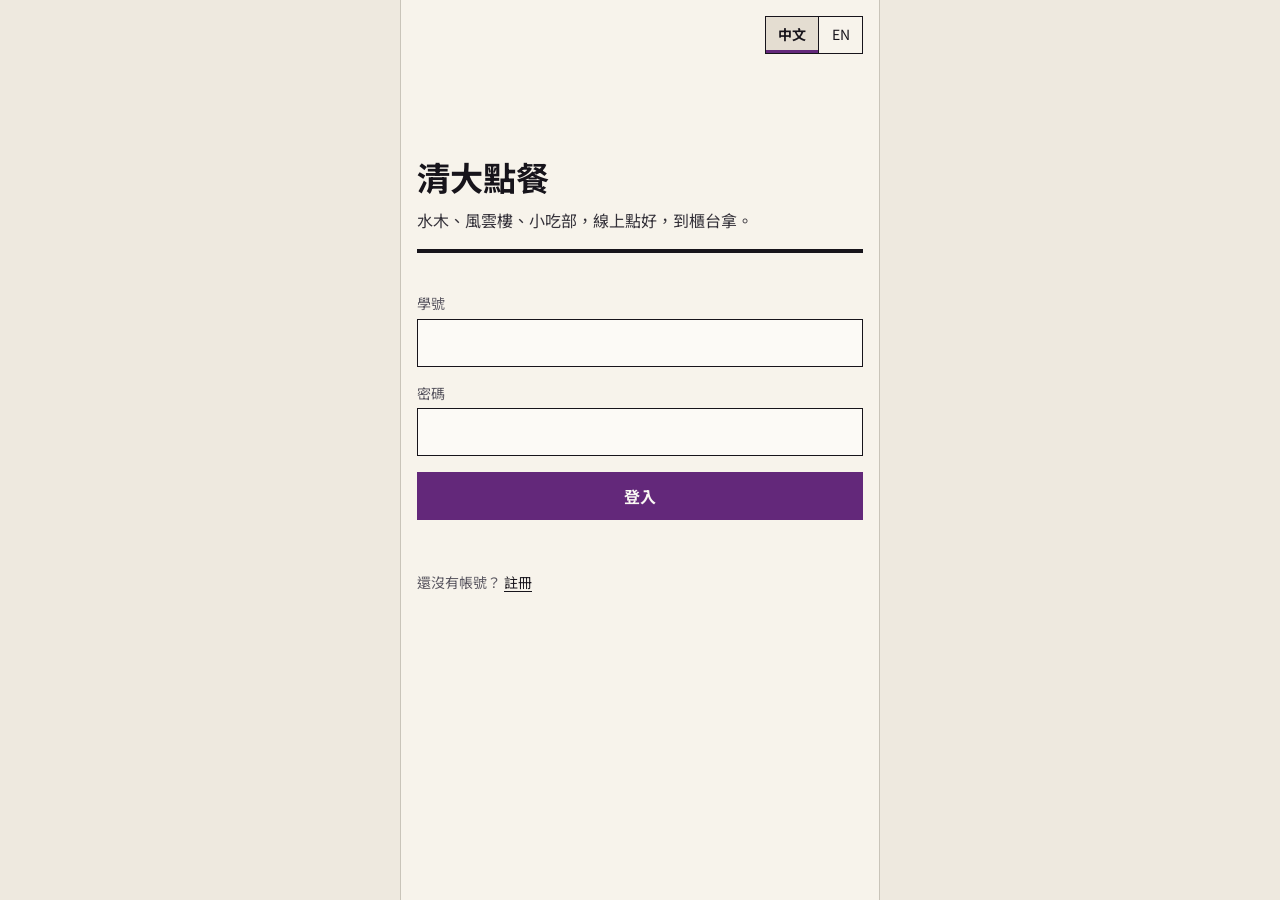
==== frontend/index.html @ 776437f1 "feat: connect the frontend to the backend - frontend/ (receipt-style UI, plain HTML/CSS/JS) added to" ====
<!doctype html>
<html lang="zh-Hant-TW">
<head>
  <meta charset="utf-8">
  <meta name="viewport" content="width=device-width, initial-scale=1, viewport-fit=cover">
  <meta name="description" content="清大校園餐廳線上點餐：選餐廳、點餐、付款，到櫃台憑取餐號碼拿餐。">
  <meta name="theme-color" content="#F6F2EA">
  <link rel="icon" href="data:image/svg+xml,%3Csvg xmlns='http://www.w3.org/2000/svg' viewBox='0 0 64 64'%3E%3Crect width='64' height='64' fill='%236B2C91'/%3E%3Ctext x='32' y='45' font-size='36' font-weight='700' text-anchor='middle' fill='white' font-family='sans-serif'%3E%E6%B8%85%3C/text%3E%3C/svg%3E">
  <title>清大點餐</title>
  <link rel="preconnect" href="https://fonts.googleapis.com">
  <link rel="preconnect" href="https://fonts.gstatic.com" crossorigin>
  <link href="https://fonts.googleapis.com/css2?family=IBM+Plex+Mono:wght@400;700&family=Noto+Sans+TC:wght@400;700&display=swap" rel="stylesheet">
  <link rel="stylesheet" href="css/app.css">
</head>
<body>
  <div id="app"><p class="state state--loading">載入中…</p></div>
  <div id="modal-root"></div>
  <div id="toast" role="status" aria-live="polite"></div>
  <noscript><p class="state state--loading">請開啟 JavaScript 才能點餐。Please enable JavaScript.</p></noscript>
  <script type="module" src="js/main.js"></script>
</body>
</html>
---- frontend/css/app.css ----
/* Hallmark · shape: app screen · genre: editorial · theme: Broadside (deal 1/3, seed campus-canteen-ordering-app-72f2·66f849d3·2026-11-07·r0), recoloured by request
 * nav: customer bottom tab row in text, staff top bar · signature: the pickup ticket and the kitchen ticket rail · states: loading, empty, error, full · broadside: bill stock swapped for receipt paper, vermilion swapped for NTHU purple at the user's request, faces swapped for Noto Sans TC + IBM Plex Mono (Chinese text)
 * axes: light/grotesk-sans/chromatic-purple · posture: restrained · contrast: pass · v2.0.0 */
/* Hallmark · pre-emit critique: P4 H4 E4 S4 R3 V4 · weakest: R (a phone app has little room for range), answered by giving each screen one printed object: the wait board, the menu with leaders, the receipt, the ticket, the log */
/* Hallmark · dismissed 23 · .band--ready is the one state band on the order screen and shows only when the food is ready, the moment the student must act */
/* Hallmark · dismissed 23 · .ticket__no is the pickup number, the signature object; NTHU purple marks it at the user's request and nothing else on that screen is purple */
/* Hallmark · dismissed F4 · .btn--danger-fill lives only in the reject or delete confirm dialog, and .btn--ink only on the kitchen ticket rail where no purple primary appears */
/* answered: Broadside's wood capitals cannot set Chinese; the receipt reading comes from Plex Mono figures, rules and the slip surface instead */
@import url("./tokens.css");
@import url("./base.css");

/* ---------- 基本 ---------- */
body { background: var(--color-paper); font-size: var(--text-md); line-height: 1.55; }
h1, h2, h3 { font-weight: 700; letter-spacing: 0; }
.fig { font-family: var(--font-figure); font-variant-numeric: tabular-nums; font-weight: 400; letter-spacing: 0; }
.fig-strong { font-family: var(--font-figure); font-variant-numeric: tabular-nums; font-weight: 700; }
.small { font-size: var(--text-sm); line-height: 1.45; }
.muted { color: var(--color-muted); }
.strong { font-weight: 700; }
.grow { flex: 1 1 auto; min-width: 0; }
.row { display: flex; align-items: center; gap: var(--space-xs); min-width: 0; }
.row--between { justify-content: space-between; }
.row--end { justify-content: flex-end; }
.stack { display: flex; flex-direction: column; gap: var(--space-md); min-width: 0; }
.stack--tight { gap: var(--space-2xs); }
.stack--loose { gap: var(--space-lg); }
.pre { white-space: pre-line; }
.right { text-align: right; }

/* ---------- 顧客端外框（手機欄） ---------- */
.phone { width: 100%; max-width: var(--column-phone); margin-inline: auto; min-height: 100dvh; display: flex; flex-direction: column; background: var(--color-paper); }
@media (min-width: 40rem) {
  body:has(.phone) { background: var(--color-paper-2); }
  .phone { border-inline: var(--rule-hair) solid var(--color-rule); }
}
.main { flex: 1 0 auto; display: flex; flex-direction: column; gap: var(--space-lg); padding: var(--space-md) var(--gutter) var(--space-xl); min-width: 0; }

.topbar, .admin-bar { position: sticky; top: 0; z-index: var(--z-sticky-nav); }
.topbar { display: flex; align-items: center; gap: var(--space-xs); min-height: 56px; padding: 0 var(--space-xs) 0 var(--space-2xs); background: var(--color-paper); border-bottom: var(--rule-hair) solid var(--color-rule-strong); }
.topbar__title { font-size: var(--text-lg); font-weight: 700; line-height: 1.3; flex: 1 1 auto; min-width: 0; overflow: hidden; text-overflow: ellipsis; white-space: nowrap; max-width: none; }
.topbar:not(:has(.icon-btn)) { padding-left: var(--gutter); }

.wordmark { font-size: var(--text-xl); font-weight: 700; line-height: 1.2; text-decoration: none; color: var(--color-ink); }

.bottom-nav { position: sticky; bottom: 0; z-index: var(--z-sticky); display: grid; grid-template-columns: repeat(3, minmax(0, 1fr)); background: var(--color-paper); border-top: var(--rule-hair) solid var(--color-rule-strong); padding-bottom: env(safe-area-inset-bottom); }
.bottom-nav a { display: flex; align-items: center; justify-content: center; min-height: 56px; font-size: var(--text-sm); color: var(--color-muted); text-decoration: none; transition: color var(--dur-micro) var(--ease-out); }
.bottom-nav a:hover { color: var(--color-ink); }
.bottom-nav a:focus-visible { outline-offset: -4px; }
.bottom-nav a[aria-current="page"] { color: var(--color-ink); font-weight: 700; box-shadow: inset 0 var(--rule-bar) 0 var(--color-accent); }

/* ---------- 按鈕 ---------- */
.btn { display: inline-flex; align-items: center; justify-content: center; gap: var(--space-sm); min-height: 48px; padding: 0 var(--space-lg); border: var(--rule-hair) solid var(--color-ink); border-radius: 0; background: transparent; color: var(--color-ink); font-size: var(--text-md); font-weight: 700; line-height: 1.2; text-decoration: none; cursor: pointer; transition: background-color var(--dur-micro) var(--ease-out), color var(--dur-micro) var(--ease-out), transform var(--dur-micro) var(--ease-out); }
.btn:hover { background: var(--color-paper-2); }
.btn:active { transform: translateY(1px); }
.btn:focus-visible { outline: 2px solid var(--color-focus); outline-offset: 2px; }
.btn:disabled, .btn[aria-disabled="true"] { opacity: 0.55; cursor: not-allowed; transform: none; }
.btn[aria-busy="true"] { cursor: progress; }
.btn--primary { background: var(--color-accent); border-color: var(--color-accent); color: var(--color-accent-ink); }
.btn--primary:hover { background: color-mix(in oklab, var(--color-accent) 86%, var(--color-ink)); }
.btn--primary:disabled:hover { background: var(--color-accent); }
.btn--text { border-color: transparent; padding: 0 var(--space-xs); font-weight: 400; text-decoration: underline; text-decoration-thickness: 1px; text-underline-offset: 0.2em; }
.btn--text:hover { background: transparent; color: var(--color-accent); }
.btn--danger { color: var(--color-error); border-color: var(--color-error); }
.btn--danger:hover { background: color-mix(in oklab, var(--color-error) 8%, var(--color-paper)); }
.btn--danger-fill { background: var(--color-error); border-color: var(--color-error); color: var(--color-accent-ink); }
.btn--danger-fill:hover { background: color-mix(in oklab, var(--color-error) 86%, var(--color-ink)); }
.btn--ink { background: var(--color-ink); border-color: var(--color-ink); color: var(--color-paper); }
.btn--ink:hover { background: var(--color-ink-2); }
.btn--sm { min-height: 36px; padding: 0 var(--space-sm); font-size: var(--text-sm); }
.btn--block { width: 100%; }
.btn--split { justify-content: space-between; }
.btn .fig, .btn .fig-strong { font-weight: 700; }

.icon-btn { display: inline-grid; place-items: center; width: 44px; height: 44px; flex-shrink: 0; border: 0; background: transparent; color: var(--color-ink); cursor: pointer; transition: background-color var(--dur-micro) var(--ease-out); }
.icon-btn:hover { background: var(--color-paper-2); }
.icon-btn:active { transform: translateY(1px); }
.icon-btn:focus-visible { outline: 2px solid var(--color-focus); outline-offset: -2px; }
.icon-btn svg { width: 22px; height: 22px; }

.link { border: 0; padding: 0; background: none; color: var(--color-ink); font-size: inherit; text-decoration: underline; text-decoration-thickness: 1px; text-underline-offset: 0.2em; cursor: pointer; min-height: 44px; display: inline-flex; align-items: center; transition: color var(--dur-micro) var(--ease-out); }
.link:hover { color: var(--color-accent); }
.link:focus-visible { outline: 2px solid var(--color-focus); outline-offset: 2px; }

/* ---------- 表單 ---------- */
.field { display: flex; flex-direction: column; gap: var(--space-2xs); min-width: 0; }
.field label, .field__label { font-size: var(--text-sm); color: var(--color-muted); }
.input, .field input, .field select, .field textarea { width: 100%; min-height: 48px; padding: 0 var(--space-sm); border: var(--rule-hair) solid var(--color-ink); border-radius: 0; background: var(--color-slip); color: var(--color-ink); font-size: var(--text-md); }
.field textarea { padding: var(--space-sm); min-height: 88px; resize: vertical; line-height: 1.5; }
.input:hover, .field input:hover, .field select:hover, .field textarea:hover { background: var(--color-paper); }
.input:focus-visible, .field input:focus-visible, .field select:focus-visible, .field textarea:focus-visible { outline: 2px solid var(--color-focus); outline-offset: -2px; }
.input:disabled, .field input:disabled { opacity: 0.55; cursor: not-allowed; }
.field input:user-invalid, .field textarea:user-invalid { border-color: var(--color-error); }
.input::placeholder, .field input::placeholder, .field textarea::placeholder { color: var(--color-muted); }
.field-pair { display: grid; grid-template-columns: repeat(2, minmax(0, 1fr)); gap: var(--space-md); }

/* 選項（單選圓、複選方） */
.choices { display: flex; flex-direction: column; }
.choice { display: flex; align-items: center; gap: var(--space-sm); width: 100%; min-height: 52px; padding: 0; border: 0; border-bottom: var(--rule-hair) solid var(--color-rule); background: none; color: var(--color-ink); font-size: var(--text-md); text-align: left; cursor: pointer; transition: background-color var(--dur-micro) var(--ease-out); }
.choice:hover { background: var(--color-paper-2); }
.choice:focus-visible { outline: 2px solid var(--color-focus); outline-offset: -2px; }
.choice:disabled { opacity: 0.55; cursor: not-allowed; }
.choice:disabled:hover { background: none; }
.choice__mark { flex-shrink: 0; width: 20px; height: 20px; border: 1.5px solid var(--color-ink); border-radius: 50%; background: var(--color-slip); }
.choice--multi .choice__mark { border-radius: 0; }
.choice[aria-checked="true"] .choice__mark { background: var(--color-accent); border-color: var(--color-accent); box-shadow: inset 0 0 0 4px var(--color-slip); }
.choice[aria-checked="true"] .choice__label { font-weight: 700; }
.choice__label { flex: 1 1 auto; min-width: 0; }
.choice__aside { font-size: var(--text-sm); color: var(--color-muted); padding-right: var(--space-2xs); }
.choice__sub { display: block; font-size: var(--text-sm); color: var(--color-muted); font-weight: 400; }

fieldset.group { border: 0; margin: 0; padding: 0; min-width: 0; }
fieldset.group > legend { float: left; width: 100%; padding: var(--space-sm) 0 var(--space-2xs); border-top: var(--rule-hair) solid var(--color-rule-strong); font-weight: 700; }
fieldset.group > legend + * { clear: both; }
.group__head { display: flex; align-items: baseline; gap: var(--space-xs); }
.group__head .small { color: var(--color-muted); font-weight: 400; }

/* 分類／地點 tab */
.tabs { display: flex; gap: 0; overflow-x: auto; scrollbar-width: none; border-bottom: var(--rule-hair) solid var(--color-rule); }
.tabs::-webkit-scrollbar { display: none; }
.tab { flex-shrink: 0; min-height: 44px; padding: 0 var(--space-sm); border: 0; background: none; color: var(--color-muted); font-size: var(--text-md); cursor: pointer; white-space: nowrap; transition: color var(--dur-micro) var(--ease-out); }
.tab:first-child { padding-left: 0; }
.tab:hover { color: var(--color-ink); }
.tab:focus-visible { outline: 2px solid var(--color-focus); outline-offset: -2px; }
.tab[aria-pressed="true"] { color: var(--color-ink); font-weight: 700; box-shadow: inset 0 -3px 0 var(--color-accent); }
.tabs--sticky { position: sticky; top: 56px; z-index: var(--z-sticky); background: var(--color-paper); margin-inline: calc(var(--gutter) * -1); padding-inline: var(--gutter); }

/* 分段切換（語言、報表區間） */
.seg { display: inline-flex; border: var(--rule-hair) solid var(--color-ink); }
.seg button { min-height: 36px; min-width: 44px; padding: 0 var(--space-sm); border: 0; background: transparent; color: var(--color-ink); font-size: var(--text-sm); cursor: pointer; transition: background-color var(--dur-micro) var(--ease-out); }
.seg button + button { border-left: var(--rule-hair) solid var(--color-ink); }
.seg button:hover { background: var(--color-paper-2); }
.seg button:focus-visible { outline: 2px solid var(--color-focus); outline-offset: -2px; }
.seg button[aria-pressed="true"] { background: var(--color-paper-3); color: var(--color-ink); font-weight: 700; box-shadow: inset 0 -3px 0 var(--color-accent); }

/* 數量 */
.qty { display: inline-flex; align-items: center; border: var(--rule-hair) solid var(--color-ink); flex-shrink: 0; }
.qty button { display: grid; place-items: center; width: 44px; height: 44px; border: 0; background: transparent; color: var(--color-ink); cursor: pointer; transition: background-color var(--dur-micro) var(--ease-out); }
.qty button:hover { background: var(--color-paper-2); }
.qty button:active { transform: translateY(1px); }
.qty button:focus-visible { outline: 2px solid var(--color-focus); outline-offset: -2px; }
.qty button:disabled { opacity: 0.55; cursor: not-allowed; }
.qty button svg { width: 18px; height: 18px; }
.qty output { min-width: 2.5ch; text-align: center; font-family: var(--font-figure); font-weight: 700; }
.qty--sm button { width: 36px; height: 36px; }

/* 開關（即時存） */
.toggle { position: relative; width: 44px; height: 24px; flex-shrink: 0; padding: 0; border: var(--rule-hair) solid var(--color-ink); background: var(--color-slip); cursor: pointer; transition: background-color var(--dur-micro) var(--ease-out); }
.toggle::after { content: ""; position: absolute; top: 3px; left: 3px; width: 16px; height: 16px; background: var(--color-ink); transition: transform var(--dur-short) var(--ease-in-out); }
.toggle[aria-checked="true"] { background: var(--color-ink); }
.toggle[aria-checked="true"]::after { transform: translateX(20px); background: var(--color-paper); }
.toggle:hover { box-shadow: 0 0 0 1px var(--color-ink); }
.toggle:focus-visible { outline: 2px solid var(--color-focus); outline-offset: 2px; }
.toggle:disabled { opacity: 0.55; cursor: not-allowed; }
/* 表單裡的開關（送出時才存） */
.switch { appearance: none; position: relative; width: 44px; height: 24px; margin: 0; flex-shrink: 0; border: var(--rule-hair) solid var(--color-ink); background: var(--color-slip); cursor: pointer; transition: background-color var(--dur-micro) var(--ease-out); }
.switch::after { content: ""; position: absolute; top: 3px; left: 3px; width: 16px; height: 16px; background: var(--color-ink); transition: transform var(--dur-short) var(--ease-in-out); }
.switch:checked { background: var(--color-ink); }
.switch:checked::after { transform: translateX(20px); background: var(--color-paper); }
.switch:focus-visible { outline: 2px solid var(--color-focus); outline-offset: 2px; }
.switch:disabled { opacity: 0.55; cursor: not-allowed; }
.switch-row { display: flex; align-items: center; justify-content: space-between; gap: var(--space-md); min-height: 52px; border-bottom: var(--rule-hair) solid var(--color-rule); cursor: pointer; }

/* ---------- 狀態：載入、空、錯誤 ---------- */
.state { padding: var(--space-xl) 0; display: flex; flex-direction: column; align-items: flex-start; gap: var(--space-sm); color: var(--color-muted); }
.state--loading { padding: var(--space-xl) var(--gutter); }
.skel { display: block; height: 1em; background: var(--color-paper-2); }
.skel-rows { display: flex; flex-direction: column; gap: var(--space-md); padding: var(--space-lg) var(--gutter); width: 100%; max-width: var(--column-phone); margin-inline: auto; }
.skel-rows .skel:nth-child(odd) { width: 70%; }
.skel-rows .skel:nth-child(even) { width: 45%; }
.empty { color: var(--color-muted); padding: var(--space-md) 0; }

/* ---------- 登入 ---------- */
.login { flex: 1 0 auto; display: flex; flex-direction: column; padding: var(--space-md) var(--gutter) var(--space-xl); gap: var(--space-xl); }
.login__top { display: flex; justify-content: flex-end; }
.login__brand { display: flex; flex-direction: column; gap: var(--space-sm); padding-top: var(--space-2xl); border-bottom: var(--rule-bar) solid var(--color-ink); padding-bottom: var(--space-md); }
.login__brand h1 { font-size: var(--text-3xl); line-height: 1.15; }
.login__brand p { color: var(--color-ink-2); max-width: 24em; }
.login form { display: flex; flex-direction: column; gap: var(--space-md); }

/* ---------- C02 首頁：等候看板 ---------- */
.home-head { display: flex; flex-direction: column; gap: var(--space-sm); }
.search { position: relative; }
.search input { padding-left: var(--space-sm); }
.count-row { display: flex; align-items: center; justify-content: space-between; gap: var(--space-sm); }
.waitboard { list-style: none; margin: 0; padding: 0; border-top: var(--rule-bar) solid var(--color-ink); }
.waitboard__head { display: flex; justify-content: space-between; padding: var(--space-xs) 0; font-size: var(--text-sm); color: var(--color-muted); border-bottom: var(--rule-hair) solid var(--color-rule-strong); }
.wb-row { display: grid; grid-template-columns: minmax(0, 1fr) auto; gap: var(--space-md); align-items: center; padding: var(--space-md) var(--gutter); margin-inline: calc(var(--gutter) * -1); border-bottom: var(--rule-hair) solid var(--color-rule); color: var(--color-ink); text-decoration: none; transition: background-color var(--dur-micro) var(--ease-out); }
.wb-row:hover { background: var(--color-paper-2); }
.wb-row:focus-visible { outline: 2px solid var(--color-focus); outline-offset: -2px; }
.wb-row__name { font-size: var(--text-lg); font-weight: 700; line-height: 1.3; }
.wb-row__wait { text-align: right; display: flex; flex-direction: column; align-items: flex-end; }
.wb-row__min { font-family: var(--font-figure); font-weight: 700; font-size: var(--text-2xl); line-height: 1.1; font-variant-numeric: tabular-nums; }
.wb-row__min small { font-family: var(--font-body); font-size: var(--text-sm); font-weight: 400; margin-left: var(--space-3xs); }
.wb-row.is-closed .wb-row__name, .wb-row.is-closed .wb-row__min { color: var(--color-muted); }
.wb-row.is-closed .wb-row__min { font-size: var(--text-md); font-family: var(--font-body); }

/* ---------- C03 餐廳頁：印刷菜單 ---------- */
.r-intro { display: flex; flex-direction: column; gap: var(--space-sm); }
.r-intro h1 { font-size: var(--text-2xl); line-height: 1.25; }
.facts { display: grid; grid-template-columns: max-content minmax(0, 1fr); gap: var(--space-2xs) var(--space-md); margin: 0; font-size: var(--text-sm); }
.facts dt { color: var(--color-muted); }
.facts dd { margin: 0; }
.band { padding: var(--space-sm) var(--space-md); background: var(--color-paper-2); color: var(--color-ink); font-weight: 700; }
.band--ready { background: var(--color-accent); color: var(--color-accent-ink); padding: var(--space-md); font-size: var(--text-lg); }
.band--stop { border-left: var(--rule-bar) solid var(--color-error); }

.menu { list-style: none; margin: 0; padding: 0; }
.menu-row { display: grid; grid-template-columns: auto minmax(var(--space-md), 1fr) auto; grid-template-areas: "name lead price" "desc desc desc"; column-gap: var(--space-xs); row-gap: var(--space-3xs); padding: var(--space-md) var(--gutter); margin-inline: calc(var(--gutter) * -1); border-bottom: var(--rule-hair) solid var(--color-rule); color: var(--color-ink); text-decoration: none; transition: background-color var(--dur-micro) var(--ease-out); }
a.menu-row:hover { background: var(--color-paper-2); }
a.menu-row:focus-visible { outline: 2px solid var(--color-focus); outline-offset: -2px; }
.menu-row__name { grid-area: name; font-weight: 700; min-width: 0; }
.menu-row__lead { grid-area: lead; align-self: end; margin-bottom: 0.4em; border-bottom: 2px dotted var(--color-rule); }
.menu-row__price { grid-area: price; font-family: var(--font-figure); font-variant-numeric: tabular-nums; }
.menu-row__desc { grid-area: desc; font-size: var(--text-sm); color: var(--color-muted); max-width: 32em; }
.menu-row.is-sold-out .menu-row__name { color: var(--color-muted); }
.menu-row.is-sold-out .menu-row__price { text-decoration: line-through; color: var(--color-muted); }
.menu-row__tag { font-size: var(--text-sm); color: var(--color-error); font-weight: 400; margin-left: var(--space-xs); }

.cart-bar { position: sticky; bottom: var(--space-md); z-index: var(--z-sticky); margin: 0 var(--gutter) var(--space-md); display: flex; align-items: center; gap: var(--space-md); min-height: 56px; padding: 0 var(--space-md); background: var(--color-accent); color: var(--color-accent-ink); text-decoration: none; font-weight: 700; transition: background-color var(--dur-micro) var(--ease-out); }
.cart-bar:hover { background: color-mix(in oklab, var(--color-accent) 86%, var(--color-ink)); }
.cart-bar:focus-visible { outline: 2px solid var(--color-focus); outline-offset: 3px; }
.cart-bar .fig-strong { margin-left: auto; }

/* ---------- C04 品項 ---------- */
.item-head { display: flex; flex-direction: column; gap: var(--space-xs); }
.item-head h1 { font-size: var(--text-2xl); line-height: 1.25; }
.item-head__price { display: flex; align-items: baseline; gap: var(--space-md); }
.item-head__price .fig-strong { font-size: var(--text-xl); }

.action-bar { position: sticky; bottom: 0; z-index: var(--z-sticky); display: flex; flex-direction: column; gap: var(--space-xs); padding: var(--space-sm) var(--gutter) calc(var(--space-sm) + env(safe-area-inset-bottom)); background: var(--color-paper); border-top: var(--rule-hair) solid var(--color-rule-strong); }
.action-bar__row { display: flex; gap: var(--space-sm); align-items: center; }
.action-bar .hint { font-size: var(--text-sm); color: var(--color-error); }

/* ---------- C05 購物車：收據 ---------- */
.slip { background: var(--color-slip); border-top: var(--rule-bar) solid var(--color-ink); padding: var(--space-md) var(--space-md) var(--space-lg); display: flex; flex-direction: column; }
.slip__head { display: flex; justify-content: space-between; align-items: baseline; gap: var(--space-md); padding-bottom: var(--space-sm); border-bottom: var(--rule-hair) dashed var(--color-muted); }
.slip__head h2 { font-size: var(--text-lg); }
.slip-line { display: grid; grid-template-columns: minmax(0, 1fr) auto; gap: var(--space-2xs) var(--space-md); padding: var(--space-sm) 0; border-bottom: var(--rule-hair) dashed var(--color-rule); }
.slip-line__name { font-weight: 700; }
.slip-line__meta { grid-column: 1; font-size: var(--text-sm); color: var(--color-muted); }
.slip-line__price { grid-column: 2; grid-row: 1; text-align: right; font-family: var(--font-figure); font-variant-numeric: tabular-nums; }
.slip-line__ctrl { grid-column: 1 / -1; display: flex; align-items: center; justify-content: space-between; gap: var(--space-sm); padding-top: var(--space-2xs); }
.slip__total { display: flex; justify-content: space-between; align-items: baseline; gap: var(--space-md); padding-top: var(--space-md); }
.slip__total .fig-strong { font-size: var(--text-2xl); }

.slots { display: grid; grid-template-columns: repeat(4, minmax(0, 1fr)); gap: var(--space-xs); padding-top: var(--space-sm); }
.slot { min-height: 44px; border: var(--rule-hair) solid var(--color-ink); background: var(--color-slip); color: var(--color-ink); font-family: var(--font-figure); font-size: var(--text-md); cursor: pointer; transition: background-color var(--dur-micro) var(--ease-out); }
.slot:hover { background: var(--color-paper-2); }
.slot:focus-visible { outline: 2px solid var(--color-focus); outline-offset: 2px; }
.slot[aria-pressed="true"] { background: var(--color-accent); border-color: var(--color-accent); color: var(--color-accent-ink); font-weight: 700; }

/* ---------- C06 付款 ---------- */
.due { display: flex; flex-direction: column; gap: var(--space-2xs); }
.due .fig-strong { font-size: var(--text-3xl); line-height: 1.15; }

/* ---------- C07 / C08 取餐票 ---------- */
.ticket { position: relative; background: var(--color-slip); border: var(--rule-hair) solid var(--color-ink); }
.ticket__top { padding: var(--space-md) var(--space-md) var(--space-lg); display: flex; flex-direction: column; gap: var(--space-2xs); }
.ticket__no { font-family: var(--font-figure); font-weight: 700; font-size: var(--text-ticket); line-height: 1; letter-spacing: -0.02em; color: var(--color-accent); font-variant-numeric: tabular-nums; }
.ticket__state { font-weight: 700; font-size: var(--text-lg); }
.ticket__stub { position: relative; border-top: 2px dashed var(--color-rule); padding: var(--space-md); display: flex; flex-direction: column; gap: var(--space-2xs); }
.ticket__stub::before, .ticket__stub::after { content: ""; position: absolute; top: -11px; width: 20px; height: 20px; border-radius: 50%; background: var(--color-paper); border: var(--rule-hair) solid var(--color-ink); }
.ticket__stub::before { left: -11px; clip-path: inset(0 0 0 50%); } /* 只留內半圈：蓋掉票的外框線、缺口外不畫線 */
.ticket__stub::after { right: -11px; clip-path: inset(0 50% 0 0); }
.ticket__eta { font-size: var(--text-xl); font-weight: 700; line-height: 1.3; }
.ticket.is-done .ticket__no { color: var(--color-muted); }

.log { list-style: none; margin: 0; padding: 0; border-top: var(--rule-hair) solid var(--color-rule-strong); }
.log li { display: grid; grid-template-columns: 5.5rem minmax(0, 1fr); gap: var(--space-md); align-items: baseline; padding: var(--space-sm) 0; border-bottom: var(--rule-hair) dashed var(--color-rule); color: var(--color-muted); }
.log li .fig { font-size: var(--text-sm); }
.log li.is-done { color: var(--color-ink); }
.log li.is-current { color: var(--color-ink); font-weight: 700; }
.log li.is-current .log__label { box-shadow: inset var(--rule-bar) 0 0 var(--color-accent); padding-left: var(--space-sm); }

.section-title { font-size: var(--text-lg); font-weight: 700; display: flex; align-items: baseline; gap: var(--space-xs); }
.section-title .fig { font-weight: 400; color: var(--color-muted); font-size: var(--text-sm); }

/* ---------- C10 我的訂單 ---------- */
.orders { list-style: none; margin: 0; padding: 0; border-top: var(--rule-bar) solid var(--color-ink); }
.order-row { display: grid; grid-template-columns: minmax(0, 1fr) auto; gap: var(--space-2xs) var(--space-md); padding: var(--space-md) 0; border-bottom: var(--rule-hair) solid var(--color-rule); }
.order-row__name { font-weight: 700; }
.order-row__status { text-align: right; font-size: var(--text-sm); color: var(--color-muted); }
.order-row__status.is-ready { color: var(--color-accent); font-weight: 700; }
.order-row__meta { font-size: var(--text-sm); color: var(--color-muted); }
.order-row__items { grid-column: 1 / -1; font-size: var(--text-sm); }
.order-row__foot { grid-column: 1 / -1; display: flex; align-items: center; justify-content: space-between; gap: var(--space-md); padding-top: var(--space-2xs); }

/* ---------- C11 我的 ---------- */
.me h1 { font-size: var(--text-2xl); }
.rows { list-style: none; margin: 0; padding: 0; border-top: var(--rule-hair) solid var(--color-rule-strong); }
.rows > li { display: flex; align-items: center; justify-content: space-between; gap: var(--space-md); min-height: 56px; border-bottom: var(--rule-hair) solid var(--color-rule); }
.rows > li > a { flex: 1; display: flex; align-items: center; justify-content: space-between; min-height: 56px; color: var(--color-ink); text-decoration: none; transition: color var(--dur-micro) var(--ease-out); }
.rows > li > a:hover { color: var(--color-accent); }
.rows > li > a:focus-visible { outline: 2px solid var(--color-focus); outline-offset: -2px; }

/* ---------- 提示、對話框 ---------- */
#toast { position: fixed; left: 50%; bottom: calc(80px + env(safe-area-inset-bottom)); z-index: var(--z-toast); max-width: min(28rem, calc(100% - 32px)); padding: var(--space-sm) var(--space-md); background: var(--color-ink); color: var(--color-paper); font-size: var(--text-sm); opacity: 0; transform: translate(-50%, 8px); pointer-events: none; transition: opacity var(--dur-short) var(--ease-out), transform var(--dur-short) var(--ease-out); }
#toast.is-shown { opacity: 1; transform: translate(-50%, 0); }

.modal-backdrop { position: fixed; inset: 0; z-index: var(--z-modal); display: grid; place-items: center; padding: var(--space-md); background: color-mix(in oklab, var(--color-ink) 45%, transparent); animation: fade-in var(--dur-short) var(--ease-out); }
.dialog { width: 100%; max-width: 34rem; max-height: calc(100dvh - 32px); overflow: auto; display: flex; flex-direction: column; gap: var(--space-md); padding: var(--space-lg); background: var(--color-slip); border: var(--rule-hair) solid var(--color-ink); border-top: var(--rule-bar) solid var(--color-ink); }
.dialog--sm { max-width: 24rem; }
.dialog__head { display: flex; align-items: center; gap: var(--space-sm); }
.dialog__head h2 { flex: 1; font-size: var(--text-xl); }
.dialog__foot { display: flex; align-items: center; gap: var(--space-xs); padding-top: var(--space-xs); }
.dialog__foot .grow { flex: 1; }
@keyframes fade-in { from { opacity: 0; } to { opacity: 1; } }

/* ---------- 店家／平台後台 ---------- */
.admin { min-height: 100dvh; display: flex; flex-direction: column; }
.admin-bar { display: flex; align-items: center; gap: var(--space-lg); min-height: 56px; padding: 0 var(--space-lg); background: var(--color-paper); border-bottom: var(--rule-hair) solid var(--color-rule-strong); }
.admin-bar__brand { display: flex; align-items: baseline; gap: var(--space-xs); flex-shrink: 0; }
.admin-bar__brand .wordmark { font-size: var(--text-lg); }
.admin-nav { display: flex; gap: var(--space-md); overflow-x: auto; scrollbar-width: none; min-width: 0; flex: 1; align-self: stretch; }
.admin-nav a { display: flex; align-items: center; flex-shrink: 0; padding: 0 var(--space-2xs); color: var(--color-muted); text-decoration: none; white-space: nowrap; transition: color var(--dur-micro) var(--ease-out); }
.admin-nav a:hover { color: var(--color-ink); }
.admin-nav a:focus-visible { outline: 2px solid var(--color-focus); outline-offset: -2px; }
.admin-nav a[aria-current="page"] { color: var(--color-ink); font-weight: 700; box-shadow: inset 0 -3px 0 var(--color-accent); }
.admin-bar__me { display: flex; align-items: center; gap: var(--space-sm); flex-shrink: 0; font-size: var(--text-sm); }
.admin-main { width: 100%; max-width: var(--container); margin-inline: auto; padding: var(--space-lg); display: flex; flex-direction: column; gap: var(--space-lg); }
.page-head { display: flex; align-items: flex-end; flex-wrap: wrap; gap: var(--space-sm) var(--space-lg); padding-bottom: var(--space-sm); border-bottom: var(--rule-bar) solid var(--color-ink); }
.page-head h1 { font-size: var(--text-2xl); line-height: 1.2; }
.admin-main h2, .section-title { max-width: none; }
.page-head__sub { color: var(--color-muted); font-size: var(--text-sm); }
.page-head__right { margin-left: auto; display: flex; align-items: center; gap: var(--space-sm); }
@media (max-width: 60rem) {
  .admin-bar { gap: var(--space-md); padding: 0 var(--space-md); flex-wrap: wrap; }
  .admin-bar__me .who { display: none; }
  .admin-nav { order: 3; flex-basis: 100%; min-height: 44px; }
  .admin-main { padding: var(--space-md); }
}

/* A01 接單看板：票軌 */
.rails { display: grid; grid-template-columns: repeat(3, minmax(0, 1fr)); gap: var(--space-lg); align-items: start; }
@media (max-width: 52rem) { .rails { grid-template-columns: minmax(0, 1fr); } }
.rail { display: flex; flex-direction: column; gap: var(--space-sm); min-width: 0; }
.rail__head { display: flex; align-items: baseline; justify-content: space-between; padding-bottom: var(--space-xs); border-bottom: var(--rule-hair) solid var(--color-rule-strong); }
.rail__head h2 { font-size: var(--text-lg); }
.rail__head .fig-strong { font-size: var(--text-lg); }
.kt { display: flex; flex-direction: column; gap: var(--space-sm); padding: var(--space-md); background: var(--color-slip); border: var(--rule-hair) solid var(--color-rule); border-top: var(--rule-bar) solid var(--color-ink); }
.kt.is-new { border-top-color: var(--color-accent); }
.kt__head { display: flex; align-items: baseline; justify-content: space-between; gap: var(--space-sm); }
.kt__no { font-family: var(--font-figure); font-weight: 700; font-size: var(--text-2xl); line-height: 1.1; }
.kt__items { list-style: none; margin: 0; padding: 0; display: flex; flex-direction: column; gap: var(--space-2xs); }
.kt__items li { display: grid; grid-template-columns: 2.5ch minmax(0, 1fr); gap: var(--space-xs); }
.kt__items .fig { font-weight: 700; }
.kt__note { padding: var(--space-xs) var(--space-sm); background: var(--color-paper-2); font-size: var(--text-sm); }
.kt__foot { display: flex; align-items: baseline; justify-content: space-between; gap: var(--space-sm); padding-top: var(--space-xs); border-top: var(--rule-hair) dashed var(--color-rule); }
.kt__actions { display: grid; grid-auto-flow: column; grid-auto-columns: minmax(0, 1fr); gap: var(--space-xs); }
.accepting { display: inline-flex; align-items: center; gap: var(--space-sm); font-weight: 700; }
.accepting.is-paused { color: var(--color-error); }

/* 表格 */
.table-wrap { width: 100%; overflow-x: auto; }
table.data { width: 100%; border-collapse: collapse; font-size: var(--text-md); }
table.data th { text-align: left; font-weight: 400; font-size: var(--text-sm); color: var(--color-muted); padding: var(--space-xs) var(--space-sm); border-bottom: var(--rule-hair) solid var(--color-rule-strong); white-space: nowrap; }
table.data td { padding: var(--space-sm); border-bottom: var(--rule-hair) solid var(--color-rule); vertical-align: middle; }
table.data th:first-child, table.data td:first-child { padding-left: 0; }
table.data th:last-child, table.data td:last-child { padding-right: 0; }
table.data .num { text-align: right; font-family: var(--font-figure); font-variant-numeric: tabular-nums; }
table.data .act { text-align: right; white-space: nowrap; }
table.data tbody tr { transition: background-color var(--dur-micro) var(--ease-out); }
table.data tbody tr:hover { background: var(--color-paper-2); }
.status-word { font-size: var(--text-sm); }
.status-word.is-warn { color: var(--color-ink); font-weight: 700; }
.status-word.is-stop { color: var(--color-error); font-weight: 700; }
.status-word.is-off { color: var(--color-muted); }
@media (max-width: 48rem) {
  table.data--stack thead { position: absolute; width: 1px; height: 1px; overflow: hidden; clip-path: inset(50%); }
  table.data--stack, table.data--stack tbody { display: block; }
  table.data--stack tr { display: grid; grid-template-columns: minmax(0, 1fr) auto; gap: var(--space-2xs) var(--space-md); padding: var(--space-sm) 0; border-bottom: var(--rule-hair) solid var(--color-rule); }
  table.data--stack td { display: flex; align-items: center; justify-content: space-between; gap: var(--space-sm); padding: 0; border: 0; grid-column: 1 / -1; }
  table.data--stack td[data-label]::before { content: attr(data-label); font-size: var(--text-sm); color: var(--color-muted); }
  table.data--stack td:first-child { grid-column: 1; font-weight: 700; }
  table.data--stack td.act { grid-column: 2; grid-row: 1; }
  table.data--stack td:first-child::before { content: none; }
  table.data--stack .num { text-align: left; }
}

/* A04 設定 */
.settings { display: grid; grid-template-columns: repeat(2, minmax(0, 1fr)); gap: var(--space-xl); align-items: start; }
@media (max-width: 52rem) { .settings { grid-template-columns: minmax(0, 1fr); } }
.settings section { display: flex; flex-direction: column; gap: var(--space-md); }
.settings h2 { font-size: var(--text-lg); padding-bottom: var(--space-xs); border-bottom: var(--rule-hair) solid var(--color-rule-strong); }
.hours { display: grid; grid-template-columns: max-content minmax(0, 1fr); gap: var(--space-xs) var(--space-lg); margin: 0; }
.hours dt { font-weight: 700; }
.hours dd { margin: 0; font-family: var(--font-figure); }

/* A05 / A06 數字列 */
.figures { display: grid; grid-template-columns: repeat(auto-fit, minmax(10rem, 1fr)); margin: 0; }
.figures > div { display: flex; flex-direction: column; gap: var(--space-2xs); padding: var(--space-2xs) var(--space-lg); border-left: var(--rule-hair) solid var(--color-rule); min-width: 0; }
.figures > div:first-child { border-left: 0; padding-left: 0; }
.figures dt { font-size: var(--text-sm); color: var(--color-muted); white-space: nowrap; }
.figures dd { margin: 0; font-family: var(--font-figure); font-weight: 700; font-size: var(--text-2xl); line-height: 1.15; font-variant-numeric: tabular-nums; }
.figures .delta { font-family: var(--font-figure); font-size: var(--text-sm); color: var(--color-muted); font-weight: 400; }
@media (max-width: 40rem) {
  .figures { grid-template-columns: repeat(2, minmax(0, 1fr)); row-gap: var(--space-md); }
  .figures > div:nth-child(odd) { border-left: 0; padding-left: 0; }
}

.reports-row { display: grid; grid-template-columns: minmax(0, 3fr) minmax(0, 2fr); gap: var(--space-xl); align-items: start; }
@media (max-width: 60rem) { .reports-row { grid-template-columns: minmax(0, 1fr); } }
.reports-row h2 { font-size: var(--text-lg); padding-bottom: var(--space-xs); border-bottom: var(--rule-hair) solid var(--color-rule-strong); margin-bottom: var(--space-md); }

.chart { position: relative; height: 220px; padding-left: var(--space-xl); }
.chart__grid { position: absolute; inset: 0 0 1.75rem var(--space-xl); }
.chart__line { position: absolute; left: 0; right: 0; border-top: var(--rule-hair) solid var(--color-rule); }
.chart__line span { position: absolute; right: calc(100% + var(--space-xs)); top: -0.6em; font-family: var(--font-figure); font-size: var(--text-xs); color: var(--color-muted); }
.chart__line--base { border-top-color: var(--color-ink); }
.chart__bars { position: relative; display: grid; grid-auto-flow: column; grid-auto-columns: minmax(0, 1fr); gap: var(--space-xs); height: 100%; }
.chart__col { display: flex; flex-direction: column; min-width: 0; }
.chart__col:focus-visible { outline: 2px solid var(--color-focus); outline-offset: 2px; }
.chart__area { flex: 1; display: flex; flex-direction: column; justify-content: flex-end; align-items: center; }
.chart__bar { width: 100%; max-width: 2.5rem; background: var(--color-ink-2); }
.chart__bar.is-peak { background: var(--color-accent); }
.chart__val { font-family: var(--font-figure); font-size: var(--text-xs); padding-bottom: var(--space-3xs); }
.chart__label { height: 1.75rem; display: flex; align-items: flex-end; justify-content: center; font-size: var(--text-xs); color: var(--color-muted); font-variant-numeric: tabular-nums; white-space: nowrap; }
.chart__col { position: relative; }
.chart__col::after { content: attr(data-tip); position: absolute; left: 50%; bottom: calc(100% - var(--space-md)); z-index: var(--z-tooltip); padding: var(--space-2xs) var(--space-xs); background: var(--color-ink); color: var(--color-paper); font-family: var(--font-figure); font-size: var(--text-xs); white-space: nowrap; opacity: 0; transform: translateX(-50%); pointer-events: none; transition: opacity var(--dur-micro) var(--ease-out); }
.chart__col:hover::after { opacity: 1; transition-delay: 300ms; }
.chart__col:focus-visible::after { opacity: 1; transition-delay: 0ms; }
.chart__col:hover .chart__bar:not(.is-peak) { background: var(--color-ink); }

/* ---------- 照片框 ---------- */
.photo { position: relative; display: block; flex-shrink: 0; overflow: hidden; background: var(--color-paper-2); }
.photo img { position: absolute; inset: 0; width: 100%; height: 100%; object-fit: cover; }
.photo.is-empty { border: var(--rule-hair) dashed var(--color-rule); display: grid; place-items: center; }
.photo__empty { font-size: var(--text-xs); color: var(--color-muted); }
.photo--cover { width: 100%; aspect-ratio: 16 / 9; }
.photo--hero { width: 100%; aspect-ratio: 4 / 3; }
.photo--thumb { width: 64px; height: 64px; }
.photo--mini { width: 40px; height: 40px; }
.photo.bleed { width: auto; margin: calc(var(--space-md) * -1) calc(var(--gutter) * -1) 0; }
.photo.bleed.is-empty { border-inline: 0; border-top: 0; }

.wb-row { grid-template-columns: auto minmax(0, 1fr) auto; }
.wb-row.is-closed .photo img { opacity: 0.55; }

.menu-row { grid-template-columns: auto auto minmax(var(--space-md), 1fr) auto; grid-template-areas: "photo name lead price" "photo desc desc desc"; column-gap: var(--space-xs); align-items: start; }
.menu-row__photo { grid-area: photo; width: 72px; height: 72px; margin-right: var(--space-xs); }
.menu-row__name, .menu-row__price { align-self: start; }
.menu-row__lead { align-self: start; margin-top: 0.95em; margin-bottom: 0; }
.menu-row.is-sold-out .photo img { opacity: 0.45; }

.cell-media { display: inline-flex; align-items: center; gap: var(--space-sm); min-width: 0; }

.photo-field { display: flex; flex-direction: column; gap: var(--space-xs); }
.photo-field__body { display: flex; align-items: flex-end; gap: var(--space-md); flex-wrap: wrap; }
.photo-field__preview { width: 100%; max-width: 16rem; }
.photo-field__preview .photo--thumb { width: 96px; height: 96px; }
.photo-field[data-photo-field="image_url"] .photo-field__preview:has(.photo--thumb) { width: auto; }
.photo-field__actions { display: flex; align-items: center; gap: var(--space-xs); }
.photo-field__pick { cursor: pointer; }
.photo-field__pick:focus-within { outline: 2px solid var(--color-focus); outline-offset: 2px; }
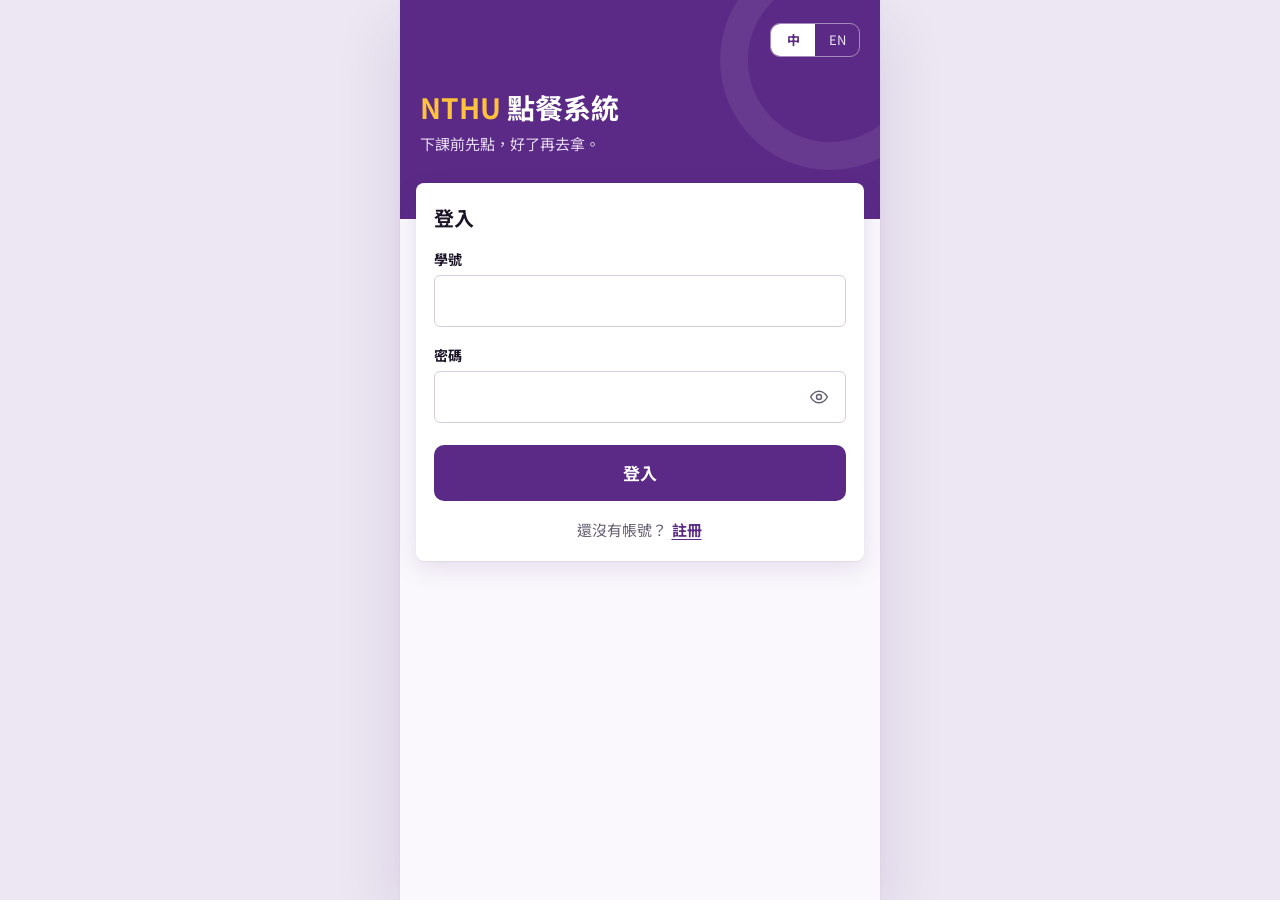
==== commit cd595785: "chore: finished redesigned frontend" ====
--- a/frontend/index.html
+++ b/frontend/index.html
@@ -3,13 +3,13 @@
 <head>
   <meta charset="utf-8">
   <meta name="viewport" content="width=device-width, initial-scale=1, viewport-fit=cover">
-  <meta name="description" content="清大校園餐廳線上點餐：選餐廳、點餐、付款，到櫃台憑取餐號碼拿餐。">
-  <meta name="theme-color" content="#F6F2EA">
-  <link rel="icon" href="data:image/svg+xml,%3Csvg xmlns='http://www.w3.org/2000/svg' viewBox='0 0 64 64'%3E%3Crect width='64' height='64' fill='%236B2C91'/%3E%3Ctext x='32' y='45' font-size='36' font-weight='700' text-anchor='middle' fill='white' font-family='sans-serif'%3E%E6%B8%85%3C/text%3E%3C/svg%3E">
-  <title>清大點餐</title>
+  <meta name="description" content="清大校園線上點餐：選攤位、點餐、付款，憑取餐券到櫃檯取餐。">
+  <meta name="theme-color" content="#5B2A86">
+  <link rel="icon" href="data:image/svg+xml,%3Csvg xmlns='http://www.w3.org/2000/svg' viewBox='0 0 64 64'%3E%3Crect width='64' height='64' rx='14' fill='%235B2A86'/%3E%3Ctext x='32' y='45' font-size='36' font-weight='700' text-anchor='middle' fill='white' font-family='sans-serif'%3E%E6%B8%85%3C/text%3E%3C/svg%3E">
+  <title>NTHU 點餐系統</title>
   <link rel="preconnect" href="https://fonts.googleapis.com">
   <link rel="preconnect" href="https://fonts.gstatic.com" crossorigin>
-  <link href="https://fonts.googleapis.com/css2?family=IBM+Plex+Mono:wght@400;700&family=Noto+Sans+TC:wght@400;700&display=swap" rel="stylesheet">
+  <link href="https://fonts.googleapis.com/css2?family=Archivo:wdth,wght@75..100,500..800&family=Noto+Sans+TC:wght@400..700&display=swap" rel="stylesheet">
   <link rel="stylesheet" href="css/app.css">
 </head>
 <body>
--- a/frontend/css/app.css
+++ b/frontend/css/app.css
@@ -1,454 +1,527 @@
-/* Hallmark · shape: app screen · genre: editorial · theme: Broadside (deal 1/3, seed campus-canteen-ordering-app-72f2·66f849d3·2026-11-07·r0), recoloured by request
- * nav: customer bottom tab row in text, staff top bar · signature: the pickup ticket and the kitchen ticket rail · states: loading, empty, error, full · broadside: bill stock swapped for receipt paper, vermilion swapped for NTHU purple at the user's request, faces swapped for Noto Sans TC + IBM Plex Mono (Chinese text)
- * axes: light/grotesk-sans/chromatic-purple · posture: restrained · contrast: pass · v2.0.0 */
-/* Hallmark · pre-emit critique: P4 H4 E4 S4 R3 V4 · weakest: R (a phone app has little room for range), answered by giving each screen one printed object: the wait board, the menu with leaders, the receipt, the ticket, the log */
-/* Hallmark · dismissed 23 · .band--ready is the one state band on the order screen and shows only when the food is ready, the moment the student must act */
-/* Hallmark · dismissed 23 · .ticket__no is the pickup number, the signature object; NTHU purple marks it at the user's request and nothing else on that screen is purple */
-/* Hallmark · dismissed F4 · .btn--danger-fill lives only in the reject or delete confirm dialog, and .btn--ink only on the kitchen ticket rail where no purple primary appears */
-/* answered: Broadside's wood capitals cannot set Chinese; the receipt reading comes from Plex Mono figures, rules and the slip surface instead */
+/* 清大點餐前端：The Purple Boarding Pass（設計規則見根目錄 DESIGN.md）
+ * 紫色外殼（頂列、主要按鈕、選取中）＋淡紫底＋白卡；黃色只給取餐號字首與進度；狀態改變用跳的不用淡入。
+ * 顧客端：手機單欄。店家端：桌機／平板，同一套取餐券當廚房票。 */
 @import url("./tokens.css");
 @import url("./base.css");
 
-/* ---------- 基本 ---------- */
-body { background: var(--color-paper); font-size: var(--text-md); line-height: 1.55; }
-h1, h2, h3 { font-weight: 700; letter-spacing: 0; }
-.fig { font-family: var(--font-figure); font-variant-numeric: tabular-nums; font-weight: 400; letter-spacing: 0; }
-.fig-strong { font-family: var(--font-figure); font-variant-numeric: tabular-nums; font-weight: 700; }
-.small { font-size: var(--text-sm); line-height: 1.45; }
-.muted { color: var(--color-muted); }
-.strong { font-weight: 700; }
-.grow { flex: 1 1 auto; min-width: 0; }
-.row { display: flex; align-items: center; gap: var(--space-xs); min-width: 0; }
-.row--between { justify-content: space-between; }
-.row--end { justify-content: flex-end; }
-.stack { display: flex; flex-direction: column; gap: var(--space-md); min-width: 0; }
-.stack--tight { gap: var(--space-2xs); }
-.stack--loose { gap: var(--space-lg); }
-.pre { white-space: pre-line; }
-.right { text-align: right; }
+/* ---------- 共用小件 ---------- */
+.mute { color: var(--mute); }
+.small { font-size: 13px; }
+.sample { font: 700 11px var(--font-num); letter-spacing: .12em; color: var(--mute); white-space: nowrap; }
+.mock { display: block; margin: 12px 20px 0; font-size: 12px; color: var(--mute); text-align: center; }
+.quiet { padding: 0 20px; font-size: 14px; color: var(--mute); }
+.lopt { display: block; margin-top: 2px; font-size: 12px; font-weight: 400; color: var(--mute); }
+.textlink, .lnk { color: var(--nthu-purple); font-weight: 700; }
+.textlink { display: inline-block; margin-top: 12px; padding: 10px; text-decoration: underline; text-underline-offset: 3px; }
+.lnk { flex: none; padding: 8px 6px; border-radius: var(--r-tag); font-size: 13px; white-space: nowrap; transition: background-color var(--dur-micro); }
+.lnk:hover { background: var(--purple-tint); }
 
 /* ---------- 顧客端外框（手機欄） ---------- */
-.phone { width: 100%; max-width: var(--column-phone); margin-inline: auto; min-height: 100dvh; display: flex; flex-direction: column; background: var(--color-paper); }
+.phone { position: relative; width: 100%; max-width: var(--column-phone); min-height: 100dvh; margin-inline: auto; display: flex; flex-direction: column; background: var(--lilac-ground); }
 @media (min-width: 40rem) {
-  body:has(.phone) { background: var(--color-paper-2); }
-  .phone { border-inline: var(--rule-hair) solid var(--color-rule); }
+  body:has(.phone) { background: var(--desk); }
+  .phone { box-shadow: 0 1px 2px rgba(27, 20, 38, .06), 0 24px 60px rgba(91, 42, 134, .14); }
 }
-.main { flex: 1 0 auto; display: flex; flex-direction: column; gap: var(--space-lg); padding: var(--space-md) var(--gutter) var(--space-xl); min-width: 0; }
-
-.topbar, .admin-bar { position: sticky; top: 0; z-index: var(--z-sticky-nav); }
-.topbar { display: flex; align-items: center; gap: var(--space-xs); min-height: 56px; padding: 0 var(--space-xs) 0 var(--space-2xs); background: var(--color-paper); border-bottom: var(--rule-hair) solid var(--color-rule-strong); }
-.topbar__title { font-size: var(--text-lg); font-weight: 700; line-height: 1.3; flex: 1 1 auto; min-width: 0; overflow: hidden; text-overflow: ellipsis; white-space: nowrap; max-width: none; }
-.topbar:not(:has(.icon-btn)) { padding-left: var(--gutter); }
-
-.wordmark { font-size: var(--text-xl); font-weight: 700; line-height: 1.2; text-decoration: none; color: var(--color-ink); }
-
-.bottom-nav { position: sticky; bottom: 0; z-index: var(--z-sticky); display: grid; grid-template-columns: repeat(3, minmax(0, 1fr)); background: var(--color-paper); border-top: var(--rule-hair) solid var(--color-rule-strong); padding-bottom: env(safe-area-inset-bottom); }
-.bottom-nav a { display: flex; align-items: center; justify-content: center; min-height: 56px; font-size: var(--text-sm); color: var(--color-muted); text-decoration: none; transition: color var(--dur-micro) var(--ease-out); }
-.bottom-nav a:hover { color: var(--color-ink); }
-.bottom-nav a:focus-visible { outline-offset: -4px; }
-.bottom-nav a[aria-current="page"] { color: var(--color-ink); font-weight: 700; box-shadow: inset 0 var(--rule-bar) 0 var(--color-accent); }
-
-/* ---------- 按鈕 ---------- */
-.btn { display: inline-flex; align-items: center; justify-content: center; gap: var(--space-sm); min-height: 48px; padding: 0 var(--space-lg); border: var(--rule-hair) solid var(--color-ink); border-radius: 0; background: transparent; color: var(--color-ink); font-size: var(--text-md); font-weight: 700; line-height: 1.2; text-decoration: none; cursor: pointer; transition: background-color var(--dur-micro) var(--ease-out), color var(--dur-micro) var(--ease-out), transform var(--dur-micro) var(--ease-out); }
-.btn:hover { background: var(--color-paper-2); }
-.btn:active { transform: translateY(1px); }
-.btn:focus-visible { outline: 2px solid var(--color-focus); outline-offset: 2px; }
-.btn:disabled, .btn[aria-disabled="true"] { opacity: 0.55; cursor: not-allowed; transform: none; }
-.btn[aria-busy="true"] { cursor: progress; }
-.btn--primary { background: var(--color-accent); border-color: var(--color-accent); color: var(--color-accent-ink); }
-.btn--primary:hover { background: color-mix(in oklab, var(--color-accent) 86%, var(--color-ink)); }
-.btn--primary:disabled:hover { background: var(--color-accent); }
-.btn--text { border-color: transparent; padding: 0 var(--space-xs); font-weight: 400; text-decoration: underline; text-decoration-thickness: 1px; text-underline-offset: 0.2em; }
-.btn--text:hover { background: transparent; color: var(--color-accent); }
-.btn--danger { color: var(--color-error); border-color: var(--color-error); }
-.btn--danger:hover { background: color-mix(in oklab, var(--color-error) 8%, var(--color-paper)); }
-.btn--danger-fill { background: var(--color-error); border-color: var(--color-error); color: var(--color-accent-ink); }
-.btn--danger-fill:hover { background: color-mix(in oklab, var(--color-error) 86%, var(--color-ink)); }
-.btn--ink { background: var(--color-ink); border-color: var(--color-ink); color: var(--color-paper); }
-.btn--ink:hover { background: var(--color-ink-2); }
-.btn--sm { min-height: 36px; padding: 0 var(--space-sm); font-size: var(--text-sm); }
+.main { flex: 1 0 auto; min-width: 0; padding-bottom: 24px; }
+
+/* 紫色頂列 */
+.hdr { position: sticky; top: 0; z-index: var(--z-sticky-nav); display: flex; align-items: center; gap: 10px; min-height: var(--header-h); padding: 12px 16px 12px 20px; background: var(--nthu-purple); color: #fff; }
+.hdr :focus-visible, .ahero :focus-visible, .admin-bar :focus-visible { outline-color: #fff; }
+.hdr h1 { flex: 1; font-size: 18px; white-space: nowrap; overflow: hidden; text-overflow: ellipsis; text-wrap: nowrap; }
+.back { flex: none; width: 44px; height: 44px; margin-left: -12px; display: grid; place-items: center; border-radius: var(--r-field); color: #fff; transition: background-color var(--dur-micro); }
+.back:hover { background: rgba(255, 255, 255, .14); }
+
+/* 語言切換（一次一種語言） */
+.tog { flex: none; display: flex; border: 1px solid rgba(255, 255, 255, .45); border-radius: var(--r-pill); }
+.tog button { position: relative; min-width: 44px; height: 32px; padding: 0 12px; font-size: 13px; color: var(--on-purple-soft); text-align: center; white-space: nowrap; }
+.tog button::after { content: ""; position: absolute; inset: -6px 0; } /* 觸控範圍補到 44px */
+.tog button:first-child { border-radius: 9px 0 0 9px; }
+.tog button:last-child { border-radius: 0 9px 9px 0; }
+.tog button[aria-pressed="true"] { background: #fff; color: var(--nthu-purple); font-weight: 700; }
+.tog button:focus-visible { outline-offset: -3px; }
+.tog--light { border-color: var(--field-stroke); }
+.tog--light button { color: var(--mute); }
+.tog--light button:hover { color: var(--ink); }
+.tog--light button[aria-pressed="true"] { background: var(--nthu-purple); color: #fff; }
+
+/* 底部三個分頁 */
+.tabbar { position: sticky; bottom: 0; z-index: var(--z-sticky); display: grid; grid-template-columns: repeat(3, minmax(0, 1fr)); background: var(--card-white); border-top: 1px solid var(--hairline); padding-bottom: env(safe-area-inset-bottom); }
+.tabbar a { position: relative; display: flex; flex-direction: column; align-items: center; gap: 2px; padding: 9px 0 12px; font-size: 12px; color: var(--mute); transition: color var(--dur-micro); }
+.tabbar a:hover { color: var(--ink); }
+.tabbar a[aria-current="page"] { color: var(--nthu-purple); font-weight: 700; }
+.tabbar a:focus-visible { outline-offset: -4px; }
+.badge { position: absolute; top: 5px; left: calc(50% + 8px); min-width: 18px; height: 18px; padding: 0 5px; border-radius: var(--r-tag-lg); background: var(--sun-yellow); color: var(--sun-ink); font: 700 11px/18px var(--font-num); text-align: center; }
+
+/* 區塊標題 */
+.sec { display: flex; justify-content: space-between; align-items: baseline; gap: 12px; padding: var(--sp-section) var(--gutter) 10px; }
+.sec h2 { font-size: 15px; }
+.sec .aside { font-size: 13px; color: var(--mute); }
+.meta { display: flex; justify-content: space-between; gap: 12px; padding: 12px var(--gutter) 0; font-size: 13px; color: var(--mute); }
+.stack { display: grid; gap: 10px; padding: 0 var(--gutter); }
+
+/* ---------- 取餐券（全站的主角） ---------- */
+.pass { display: block; width: 100%; border-radius: var(--r-pass); background: var(--card-white); color: var(--ink); text-align: left; box-shadow: var(--sh-pass); --notch: var(--lilac-ground); transition: box-shadow var(--dur-micro); }
+a.pass:hover { box-shadow: var(--sh-pass-hover); }
+a.pass:focus-visible { outline-offset: 3px; border-radius: var(--r-pass); }
+.pass .top, .idcard .top { position: relative; overflow: hidden; display: grid; grid-template-columns: auto 1fr auto; gap: 6px 12px; align-items: end; padding: 14px 16px 16px; border-radius: var(--r-pass) var(--r-pass) 0 0; background: var(--band, var(--nthu-purple)); color: #fff; }
+.pass .top::after, .idcard .top::after { content: ""; position: absolute; right: -30px; top: -30px; width: 120px; height: 120px; border-radius: 50%; border: 18px solid rgba(255, 255, 255, .07); pointer-events: none; }
+.pass .top .lab, .idcard .top .lab { color: var(--lavender); }
+.pass .top .lab:first-child, .idcard .top .lab:first-child { grid-column: 1 / 3; }
+.pass .top .lab + .lab, .idcard .top .lab + .lab { grid-column: 3; text-align: right; }
+.pass .code { font: 800 40px/.9 var(--font-num); font-stretch: 78%; letter-spacing: .01em; color: #fff; }
+.pass .code .pfx { color: var(--sun-yellow); }
+.pass .vend { align-self: end; min-width: 0; padding-bottom: 3px; font-size: 15px; font-weight: 700; line-height: 1.2; color: #fff; overflow-wrap: anywhere; display: -webkit-box; -webkit-line-clamp: 2; -webkit-box-orient: vertical; overflow: hidden; }
+.pass .stat, .idcard .stat { grid-column: 3; text-align: right; }
+.pass .stat b, .idcard .stat b { display: inline-block; padding: 8px 14px; border-radius: var(--r-pill); background: rgba(255, 255, 255, .16); color: #fff; font-size: 20px; font-weight: 700; line-height: 1; white-space: nowrap; }
+
+.perf { position: relative; height: 0; border-top: 1px dashed var(--field-stroke); }
+.perf::before, .perf::after { content: ""; position: absolute; top: -9px; width: 18px; height: 18px; border-radius: 50%; background: var(--notch); border: 1px solid var(--hairline); }
+.perf::before { left: -10px; clip-path: inset(0 0 0 50%); }
+.perf::after { right: -10px; clip-path: inset(0 50% 0 0); }
+
+.legs { display: grid; grid-template-columns: repeat(4, 1fr); gap: 6px; padding: 10px 16px 13px; }
+.legs i { display: block; height: 4px; border-radius: 2px; background: var(--hairline); }
+.legs span { display: block; margin-top: 6px; font-size: 12px; color: var(--mute); white-space: nowrap; }
+.legs .d i, .legs .n i { background: var(--nthu-purple); }
+.legs .n span { color: var(--ink); font-weight: 700; }
+
+/* 狀態：紫（預設）、黃標（製作中）、綠（可取餐）、灰（已取消） */
+.s-preparing .legs .n i { background: var(--sun-yellow); }
+.s-preparing .stat b { background: var(--sun-yellow); color: var(--sun-ink); }
+.s-ready { --band: var(--ready-green); }
+.s-ready .legs .n i, .s-ready .legs .d i { background: var(--ready-green); }
+.s-cancelled { --band: var(--cancel-grey); }
+.s-ready .stat b, .s-cancelled .stat b { background: #fff; color: var(--ink); }
+.s-ready .top .lab, .s-cancelled .top .lab { color: #fff; }
+.s-cancelled .code { color: #E9E5EE; text-decoration: line-through; text-decoration-thickness: 3px; }
+.s-cancelled .code .pfx { color: #fff; }
+
+/* 招牌動作：狀態改變時，狀態標與進度條分兩格跳一下 */
+.snapping .stat b, .snapping .legs .n i, .snapping .legs .d i { animation: snap var(--snap); }
+@keyframes snap { 0% { opacity: .3; transform: translateY(2px); } 100% { opacity: 1; transform: none; } }
+
+/* 整張券（訂單頁） */
+.passwrap { padding: 20px; }
+.pass--full .top { grid-template-columns: 1fr; row-gap: 10px; padding: 20px 18px; }
+.pass--full .top .lab:first-child { grid-column: 1; }
+.pass--full .code { font-size: 84px; }
+.pass--full .stat { grid-column: 1; justify-self: start; }
+.pass--full .stat b { padding: 10px 16px; font-size: 26px; }
+.fields { display: grid; grid-template-columns: 1.4fr 1fr .7fr; gap: 12px; padding: 14px 18px 16px; }
+.fields dd { margin-top: 3px; font-size: 15px; overflow-wrap: anywhere; }
+.fields dd.num { font-stretch: 85%; font-size: 16px; }
+.rule { margin: 0 18px; border-top: 1px solid var(--hairline); }
+.lines { padding: 14px 18px 16px; font-size: 14px; }
+.lines > div { display: flex; justify-content: space-between; gap: 12px; padding: 3px 0; }
+.lines .num { font-size: 15px; font-weight: 600; }
+.lines .t { margin-top: 8px; padding-top: 10px; border-top: 1px solid var(--hairline); font-weight: 700; }
+.lines .t .num { font-size: 17px; font-weight: 800; }
+.lines .pay { color: var(--mute); font-size: 13px; }
+.msg { margin-top: 18px; text-align: center; font-size: 15px; color: var(--mute); }
+.msg--ready { color: var(--ready-green); font-weight: 700; font-size: 17px; }
+.msg--cancel { color: var(--alert-red); font-weight: 700; }
+.upd { margin-top: 8px; text-align: center; font-size: 13px; color: var(--mute); }
+
+/* ---------- 照片框（沒有照片時用攤位色調的空框） ---------- */
+.photo { position: relative; flex: none; display: grid; place-items: center; overflow: hidden; background: color-mix(in srgb, var(--sc, var(--nthu-purple)) 13%, #fff); color: color-mix(in srgb, var(--sc, var(--nthu-purple)) 68%, #fff); }
+.photo img { position: absolute; inset: 0; width: 100%; height: 100%; object-fit: cover; }
+.photo .ico { width: 28px; height: 28px; stroke-width: 1.5; }
+.phl { position: absolute; bottom: 7px; left: 0; right: 0; text-align: center; font-size: 11px; color: color-mix(in srgb, var(--sc, var(--nthu-purple)) 75%, #000); }
+.photo--card, .photo--hero { width: 100%; aspect-ratio: 4 / 3; }
+.photo--cover { width: 100%; height: 170px; background: color-mix(in srgb, var(--sc, var(--nthu-purple)) 16%, #fff); }
+.photo--cover .ico, .photo--hero .ico { width: 36px; height: 36px; }
+.photo--cover .phl { bottom: auto; top: 12px; font-size: 12px; }
+.photo--thumb { width: 96px; height: 96px; border-radius: var(--r-field); }
+.photo--mini { width: 40px; height: 40px; border-radius: var(--r-field); }
+.photo--mini .ico { width: 20px; height: 20px; }
+
+/* ---------- C02 攤位 ---------- */
+.tools { display: flex; align-items: center; gap: 8px; padding: 0 var(--gutter) 2px; }
+.tools .search { flex: 1; }
+.sgrid, .igrid { display: grid; grid-template-columns: repeat(2, minmax(0, 1fr)); gap: 12px; padding: 14px var(--gutter) 8px; }
+.sgrid > li, .igrid > li { display: flex; min-width: 0; }
+.sgrid > .empty, .igrid > .empty { grid-column: 1 / -1; }
+.scard, .icard { flex: 1; min-width: 0; display: flex; flex-direction: column; overflow: hidden; border-radius: var(--r-card); background: var(--card-white); box-shadow: var(--sh-card); transition: box-shadow var(--dur-micro); }
+.scard:hover, .icard:hover { box-shadow: var(--sh-card-hover); }
+.scard:focus-visible, .icard:focus-visible { outline-offset: 3px; border-radius: var(--r-card); }
+.scard .body { display: grid; gap: 2px; padding: 10px 12px 12px; }
+.scard .nm { font-size: 16px; font-weight: 700; }
+.scard .mt { font-size: 12px; color: var(--mute); }
+.scard .st { display: flex; flex-wrap: wrap; justify-content: space-between; gap: 2px 6px; margin-top: 4px; font-size: 12px; font-weight: 700; }
+.on { color: var(--ready-green); }
+.off { color: var(--mute); }
+.scard .cartn { color: var(--nthu-purple); }
+.scard .wait { color: var(--mute); font-weight: 400; }
+.scard.closed .photo { filter: grayscale(1); opacity: .7; }
+.scard.closed .nm { color: var(--mute); }
+
+/* 分類／區域分頁 */
+.tabs { display: flex; gap: 24px; padding: 0 var(--gutter); border-bottom: 1px solid var(--hairline); overflow-x: auto; scrollbar-width: none; }
+.tabs::-webkit-scrollbar { display: none; }
+.tabs button { flex: none; padding: 14px 0 11px; font-size: 15px; color: var(--mute); white-space: nowrap; transition: color var(--dur-micro); }
+.tabs button:hover { color: var(--ink); }
+.tabs button:focus-visible { outline-offset: -2px; }
+.tabs button[aria-pressed="true"] { color: var(--nthu-purple); font-weight: 700; box-shadow: inset 0 -3px 0 var(--nthu-purple); }
+.tabs--sticky { position: sticky; top: var(--header-h); z-index: var(--z-sticky); margin-top: 12px; background: var(--lilac-ground); }
+.tabs--area { gap: 14px; }
+:lang(en) .tabs--area button { font-size: 14px; }
+.tabs .cnt { display: inline-block; margin-left: 4px; padding: 0 6px; border-radius: var(--r-tag-lg); background: var(--card-white); color: var(--mute); font: 700 12px var(--font-num); vertical-align: 1px; }
+.tabs button[aria-pressed="true"] .cnt { background: var(--nthu-purple); color: #fff; }
+
+/* ---------- C03 攤位頁 ---------- */
+.hero { position: relative; padding-bottom: 4px; }
+.hero.closed .photo { filter: grayscale(1); opacity: .75; }
+.hcard { position: relative; margin: -44px 16px 0; padding: 14px 16px 16px; border-radius: var(--r-card); background: var(--card-white); box-shadow: 0 1px 2px rgba(27, 20, 38, .06), 0 6px 18px rgba(91, 42, 134, .12); }
+.hcard h2 { font-size: 20px; padding-right: 96px; }
+.hcard .sample { position: absolute; top: 18px; right: 16px; }
+.desc { margin-top: 6px; font-size: 15px; line-height: 1.5; }
+.chips { display: flex; flex-wrap: wrap; gap: 6px; margin-top: 10px; }
+.chips span { padding: 4px 10px; border-radius: var(--r-pill); background: var(--purple-tint); color: var(--purple-deep); font-size: 12px; }
+.chips b { font-weight: 700; }
+
+.iimg { position: relative; display: block; }
+.icard .photo { background: color-mix(in srgb, var(--sc, var(--nthu-purple)) 12%, #fff); color: color-mix(in srgb, var(--sc, var(--nthu-purple)) 65%, #fff); }
+.sold { position: absolute; top: 8px; left: 8px; padding: 3px 9px; border-radius: var(--r-pill); background: var(--ink); color: #fff; font-size: 12px; font-weight: 700; }
+.sold--big { top: 12px; left: 12px; padding: 4px 12px; border-radius: var(--r-tag-lg); font-size: 14px; }
+.incart { position: absolute; top: 8px; right: 8px; padding: 3px 8px; border-radius: var(--r-tag-lg); background: var(--nthu-purple); color: #fff; font-size: 12px; font-weight: 700; }
+.ibody { flex: 1; display: flex; flex-direction: column; gap: 2px; padding: 10px 10px 10px 12px; }
+.ibody .nm { min-height: 2.7em; font-size: 15px; font-weight: 500; line-height: 1.35; }
+.ifoot { display: flex; align-items: center; justify-content: space-between; gap: 6px; min-height: 40px; margin-top: auto; padding-top: 6px; }
+.p { font: 600 19px var(--font-num); font-stretch: 78%; font-variant-numeric: tabular-nums; }
+.add { width: 36px; height: 36px; display: grid; place-items: center; border: 1.5px solid var(--nthu-purple); border-radius: var(--r-field); background: var(--card-white); color: var(--nthu-purple); }
+.icard:hover .add { background: var(--purple-tint); }
+.icard.out .photo { background: #EFEDF2; color: var(--faint); }
+.icard.out .phl { display: none; }
+.icard.out .nm, .icard.out .p { color: var(--mute); }
+.icard.out .p { text-decoration: line-through; }
+
+/* 數量 */
+.step { flex: none; display: inline-flex; align-items: center; height: 40px; border-radius: var(--r-pill); background: var(--nthu-purple); color: #fff; }
+.step button { width: 40px; height: 100%; display: grid; place-items: center; border-radius: var(--r-pill); transition: background-color var(--dur-micro); }
+.step button:hover:not(:disabled) { background: rgba(255, 255, 255, .16); }
+.step button:disabled { opacity: .4; }
+.step button:focus-visible { outline-offset: 2px; }
+.step output { min-width: 20px; text-align: center; font: 700 16px var(--font-num); font-variant-numeric: tabular-nums; }
+
+/* 提示條 */
+.note { display: flex; align-items: flex-start; gap: 10px; margin: 14px var(--gutter) 0; padding: 12px 14px; border-radius: var(--r-tag-lg); background: var(--fill); font-size: 14px; }
+.note--err { background: var(--red-tint); color: var(--red-ink); }
+.note--ok { background: var(--success-tint); color: var(--success-ink); }
+.note--ok .ico { color: var(--ready-green); }
+
+/* 底部主要按鈕 */
+.dock { position: sticky; bottom: 0; z-index: var(--z-sticky); display: grid; gap: 6px; padding: 12px 16px calc(16px + env(safe-area-inset-bottom)); background: var(--lilac-ground); box-shadow: 0 -1px 0 var(--hairline); }
+.cta { display: flex; align-items: center; justify-content: space-between; gap: 12px; width: 100%; height: 56px; padding: 0 24px; border-radius: var(--r-pill); background: var(--nthu-purple); color: #fff; font-size: 17px; font-weight: 700; transition: background-color var(--dur-micro); }
+.cta:hover:not(:disabled) { background: var(--purple-deep); }
+.cta:disabled { background: var(--control-off); }
+.cta--center { justify-content: center; }
+.cta .num { font-size: 22px; }
+.cta[aria-busy="true"] { justify-content: center; gap: 10px; background: var(--nthu-purple); cursor: progress; }
+.cta[aria-busy="true"] .num { display: none; }
+.cta[aria-busy="true"]::before, .btn[aria-busy="true"]::before { content: ""; width: 18px; height: 18px; border: 2px solid rgba(255, 255, 255, .4); border-top-color: #fff; border-radius: 50%; animation: rot .8s linear infinite; }
+@keyframes rot { to { transform: rotate(360deg); } }
+
+/* ---------- 一般按鈕 ---------- */
+.btn { display: inline-flex; align-items: center; justify-content: center; gap: 8px; min-height: 44px; padding: 0 18px; border: 1.5px solid var(--nthu-purple); border-radius: var(--r-pill); background: var(--card-white); color: var(--nthu-purple); font-size: 15px; font-weight: 700; line-height: 1.2; white-space: nowrap; cursor: pointer; transition: background-color var(--dur-micro), border-color var(--dur-micro), color var(--dur-micro); }
+.btn:hover:not(:disabled) { background: var(--purple-tint); }
+.btn:disabled { border-color: var(--control-off); background: var(--card-white); color: var(--faint); }
+.btn--primary { background: var(--nthu-purple); color: #fff; }
+.btn--primary:hover:not(:disabled) { border-color: var(--purple-deep); background: var(--purple-deep); }
+.btn--primary:disabled { border-color: var(--control-off); background: var(--control-off); color: #fff; }
+.btn--danger { border-color: var(--alert-red); color: var(--alert-red); }
+.btn--danger:hover:not(:disabled) { background: var(--red-tint); }
+.btn--danger-fill { border-color: var(--alert-red); background: var(--alert-red); color: #fff; }
+.btn--danger-fill:hover:not(:disabled) { border-color: var(--red-deep); background: var(--red-deep); }
+.btn--text { border-color: transparent; background: none; padding: 0 10px; color: var(--mute); text-decoration: underline; text-underline-offset: 3px; }
+.btn--text:hover:not(:disabled) { background: var(--fill); color: var(--ink); }
+.btn--sm { min-height: 36px; padding: 0 14px; font-size: 14px; }
 .btn--block { width: 100%; }
-.btn--split { justify-content: space-between; }
-.btn .fig, .btn .fig-strong { font-weight: 700; }
-
-.icon-btn { display: inline-grid; place-items: center; width: 44px; height: 44px; flex-shrink: 0; border: 0; background: transparent; color: var(--color-ink); cursor: pointer; transition: background-color var(--dur-micro) var(--ease-out); }
-.icon-btn:hover { background: var(--color-paper-2); }
-.icon-btn:active { transform: translateY(1px); }
-.icon-btn:focus-visible { outline: 2px solid var(--color-focus); outline-offset: -2px; }
-.icon-btn svg { width: 22px; height: 22px; }
-
-.link { border: 0; padding: 0; background: none; color: var(--color-ink); font-size: inherit; text-decoration: underline; text-decoration-thickness: 1px; text-underline-offset: 0.2em; cursor: pointer; min-height: 44px; display: inline-flex; align-items: center; transition: color var(--dur-micro) var(--ease-out); }
-.link:hover { color: var(--color-accent); }
-.link:focus-visible { outline: 2px solid var(--color-focus); outline-offset: 2px; }
+.icon-btn { flex: none; width: 44px; height: 44px; display: grid; place-items: center; border-radius: var(--r-field); color: var(--mute); transition: background-color var(--dur-micro); }
+.icon-btn:hover { background: var(--fill); color: var(--ink); }
 
 /* ---------- 表單 ---------- */
-.field { display: flex; flex-direction: column; gap: var(--space-2xs); min-width: 0; }
-.field label, .field__label { font-size: var(--text-sm); color: var(--color-muted); }
-.input, .field input, .field select, .field textarea { width: 100%; min-height: 48px; padding: 0 var(--space-sm); border: var(--rule-hair) solid var(--color-ink); border-radius: 0; background: var(--color-slip); color: var(--color-ink); font-size: var(--text-md); }
-.field textarea { padding: var(--space-sm); min-height: 88px; resize: vertical; line-height: 1.5; }
-.input:hover, .field input:hover, .field select:hover, .field textarea:hover { background: var(--color-paper); }
-.input:focus-visible, .field input:focus-visible, .field select:focus-visible, .field textarea:focus-visible { outline: 2px solid var(--color-focus); outline-offset: -2px; }
-.input:disabled, .field input:disabled { opacity: 0.55; cursor: not-allowed; }
-.field input:user-invalid, .field textarea:user-invalid { border-color: var(--color-error); }
-.input::placeholder, .field input::placeholder, .field textarea::placeholder { color: var(--color-muted); }
-.field-pair { display: grid; grid-template-columns: repeat(2, minmax(0, 1fr)); gap: var(--space-md); }
-
-/* 選項（單選圓、複選方） */
-.choices { display: flex; flex-direction: column; }
-.choice { display: flex; align-items: center; gap: var(--space-sm); width: 100%; min-height: 52px; padding: 0; border: 0; border-bottom: var(--rule-hair) solid var(--color-rule); background: none; color: var(--color-ink); font-size: var(--text-md); text-align: left; cursor: pointer; transition: background-color var(--dur-micro) var(--ease-out); }
-.choice:hover { background: var(--color-paper-2); }
-.choice:focus-visible { outline: 2px solid var(--color-focus); outline-offset: -2px; }
-.choice:disabled { opacity: 0.55; cursor: not-allowed; }
-.choice:disabled:hover { background: none; }
-.choice__mark { flex-shrink: 0; width: 20px; height: 20px; border: 1.5px solid var(--color-ink); border-radius: 50%; background: var(--color-slip); }
-.choice--multi .choice__mark { border-radius: 0; }
-.choice[aria-checked="true"] .choice__mark { background: var(--color-accent); border-color: var(--color-accent); box-shadow: inset 0 0 0 4px var(--color-slip); }
-.choice[aria-checked="true"] .choice__label { font-weight: 700; }
-.choice__label { flex: 1 1 auto; min-width: 0; }
-.choice__aside { font-size: var(--text-sm); color: var(--color-muted); padding-right: var(--space-2xs); }
-.choice__sub { display: block; font-size: var(--text-sm); color: var(--color-muted); font-weight: 400; }
-
-fieldset.group { border: 0; margin: 0; padding: 0; min-width: 0; }
-fieldset.group > legend { float: left; width: 100%; padding: var(--space-sm) 0 var(--space-2xs); border-top: var(--rule-hair) solid var(--color-rule-strong); font-weight: 700; }
-fieldset.group > legend + * { clear: both; }
-.group__head { display: flex; align-items: baseline; gap: var(--space-xs); }
-.group__head .small { color: var(--color-muted); font-weight: 400; }
-
-/* 分類／地點 tab */
-.tabs { display: flex; gap: 0; overflow-x: auto; scrollbar-width: none; border-bottom: var(--rule-hair) solid var(--color-rule); }
-.tabs::-webkit-scrollbar { display: none; }
-.tab { flex-shrink: 0; min-height: 44px; padding: 0 var(--space-sm); border: 0; background: none; color: var(--color-muted); font-size: var(--text-md); cursor: pointer; white-space: nowrap; transition: color var(--dur-micro) var(--ease-out); }
-.tab:first-child { padding-left: 0; }
-.tab:hover { color: var(--color-ink); }
-.tab:focus-visible { outline: 2px solid var(--color-focus); outline-offset: -2px; }
-.tab[aria-pressed="true"] { color: var(--color-ink); font-weight: 700; box-shadow: inset 0 -3px 0 var(--color-accent); }
-.tabs--sticky { position: sticky; top: 56px; z-index: var(--z-sticky); background: var(--color-paper); margin-inline: calc(var(--gutter) * -1); padding-inline: var(--gutter); }
-
-/* 分段切換（語言、報表區間） */
-.seg { display: inline-flex; border: var(--rule-hair) solid var(--color-ink); }
-.seg button { min-height: 36px; min-width: 44px; padding: 0 var(--space-sm); border: 0; background: transparent; color: var(--color-ink); font-size: var(--text-sm); cursor: pointer; transition: background-color var(--dur-micro) var(--ease-out); }
-.seg button + button { border-left: var(--rule-hair) solid var(--color-ink); }
-.seg button:hover { background: var(--color-paper-2); }
-.seg button:focus-visible { outline: 2px solid var(--color-focus); outline-offset: -2px; }
-.seg button[aria-pressed="true"] { background: var(--color-paper-3); color: var(--color-ink); font-weight: 700; box-shadow: inset 0 -3px 0 var(--color-accent); }
-
-/* 數量 */
-.qty { display: inline-flex; align-items: center; border: var(--rule-hair) solid var(--color-ink); flex-shrink: 0; }
-.qty button { display: grid; place-items: center; width: 44px; height: 44px; border: 0; background: transparent; color: var(--color-ink); cursor: pointer; transition: background-color var(--dur-micro) var(--ease-out); }
-.qty button:hover { background: var(--color-paper-2); }
-.qty button:active { transform: translateY(1px); }
-.qty button:focus-visible { outline: 2px solid var(--color-focus); outline-offset: -2px; }
-.qty button:disabled { opacity: 0.55; cursor: not-allowed; }
-.qty button svg { width: 18px; height: 18px; }
-.qty output { min-width: 2.5ch; text-align: center; font-family: var(--font-figure); font-weight: 700; }
-.qty--sm button { width: 36px; height: 36px; }
-
-/* 開關（即時存） */
-.toggle { position: relative; width: 44px; height: 24px; flex-shrink: 0; padding: 0; border: var(--rule-hair) solid var(--color-ink); background: var(--color-slip); cursor: pointer; transition: background-color var(--dur-micro) var(--ease-out); }
-.toggle::after { content: ""; position: absolute; top: 3px; left: 3px; width: 16px; height: 16px; background: var(--color-ink); transition: transform var(--dur-short) var(--ease-in-out); }
-.toggle[aria-checked="true"] { background: var(--color-ink); }
-.toggle[aria-checked="true"]::after { transform: translateX(20px); background: var(--color-paper); }
-.toggle:hover { box-shadow: 0 0 0 1px var(--color-ink); }
-.toggle:focus-visible { outline: 2px solid var(--color-focus); outline-offset: 2px; }
-.toggle:disabled { opacity: 0.55; cursor: not-allowed; }
-/* 表單裡的開關（送出時才存） */
-.switch { appearance: none; position: relative; width: 44px; height: 24px; margin: 0; flex-shrink: 0; border: var(--rule-hair) solid var(--color-ink); background: var(--color-slip); cursor: pointer; transition: background-color var(--dur-micro) var(--ease-out); }
-.switch::after { content: ""; position: absolute; top: 3px; left: 3px; width: 16px; height: 16px; background: var(--color-ink); transition: transform var(--dur-short) var(--ease-in-out); }
-.switch:checked { background: var(--color-ink); }
-.switch:checked::after { transform: translateX(20px); background: var(--color-paper); }
-.switch:focus-visible { outline: 2px solid var(--color-focus); outline-offset: 2px; }
-.switch:disabled { opacity: 0.55; cursor: not-allowed; }
-.switch-row { display: flex; align-items: center; justify-content: space-between; gap: var(--space-md); min-height: 52px; border-bottom: var(--rule-hair) solid var(--color-rule); cursor: pointer; }
+.field { display: grid; gap: 6px; min-width: 0; }
+.field > label, .field__label { font-size: 14px; font-weight: 700; }
+.input { display: flex; align-items: center; gap: 8px; min-width: 0; height: 52px; padding: 0 4px 0 14px; border: 1.5px solid var(--field-stroke); border-radius: var(--r-field); background: var(--card-white); transition: border-color var(--dur-micro), box-shadow var(--dur-micro); }
+.input:focus-within, .field select:focus-visible, .field textarea:focus-visible, .ogroup textarea:focus-visible { border-color: var(--nthu-purple); box-shadow: var(--sh-halo); outline: 0; }
+.input input { flex: 1; min-width: 0; height: 100%; border: 0; outline: 0; background: none; color: var(--ink); font-size: 17px; }
+.input input.num { font-stretch: 85%; font-size: 20px; letter-spacing: .06em; }
+.input input::-webkit-search-cancel-button { appearance: none; }
+.input:has(input:user-invalid) { border-color: var(--alert-red); }
+.input:has(input:disabled) { background: var(--fill); }
+.input > .ico { color: var(--mute); }
+.input--sm { height: 44px; padding-left: 12px; }
+.input--sm input { font-size: 15px; }
+.eye { flex: none; width: 44px; height: 44px; display: grid; place-items: center; border-radius: var(--r-tag-lg); color: var(--mute); }
+.eye:hover { background: var(--fill); }
+.field select, .field textarea, .ogroup textarea { width: 100%; border: 1.5px solid var(--field-stroke); border-radius: var(--r-field); background: var(--card-white); color: var(--ink); font-size: 16px; transition: border-color var(--dur-micro), box-shadow var(--dur-micro); }
+.field select { height: 52px; padding: 0 12px; }
+.field textarea, .ogroup textarea { display: block; padding: 10px 12px; line-height: 1.5; resize: vertical; }
+.field-pair { display: grid; grid-template-columns: repeat(2, minmax(0, 1fr)); gap: 16px; }
+.hint { font-size: 13px; color: var(--mute); }
+.checks { display: grid; gap: 4px; }
+.checks li { display: flex; align-items: center; gap: 6px; font-size: 13px; color: var(--mute); }
+.checks li .ico { width: 15px; height: 15px; stroke-width: 2.2; }
+.checks li.ok { color: var(--ready-green); font-weight: 500; }
+
+/* 開關：按鈕版（按了就存）與表單版（送出才存） */
+.switch { position: relative; flex: none; width: 52px; height: 32px; margin: 0; border-radius: 16px; background: var(--control-off); cursor: pointer; transition: background-color var(--dur-micro); }
+.switch i, input.switch::after { content: ""; position: absolute; top: 3px; left: 3px; width: 26px; height: 26px; border-radius: 50%; background: #fff; box-shadow: 0 1px 3px rgba(27, 20, 38, .24); transition: transform .15s; }
+input.switch { appearance: none; border: 0; }
+.switch[aria-checked="true"], input.switch:checked { background: var(--nthu-purple); }
+.switch[aria-checked="true"] i, input.switch:checked::after { transform: translateX(20px); }
+.switch:focus-visible { border-radius: 16px; }
+.switch-rows { display: grid; }
+.switch-row { display: flex; align-items: center; justify-content: space-between; gap: 16px; min-height: 56px; border-bottom: 1px solid var(--hairline); cursor: pointer; }
+.switch-row:last-child { border-bottom: 0; }
+
+/* ---------- 登入、註冊 ---------- */
+.auth { flex: 1 0 auto; display: flex; flex-direction: column; }
+.ahero { position: relative; overflow: hidden; padding: 18px 20px 64px; background: var(--nthu-purple); color: #fff; }
+.ahero::after { content: ""; position: absolute; right: -60px; top: -50px; width: 220px; height: 220px; border-radius: 50%; border: 28px solid rgba(255, 255, 255, .07); pointer-events: none; }
+.ahero .bar { position: relative; z-index: 1; display: flex; justify-content: space-between; align-items: center; min-height: 44px; }
+.ahero h1 { position: relative; z-index: 1; margin-top: 28px; font-size: 28px; line-height: 1.25; }
+.ahero h1 .pfx { color: var(--sun-yellow); }
+.ahero p { position: relative; z-index: 1; max-width: 34ch; margin-top: 8px; font-size: 15px; color: #E7DCF3; }
+.acard { position: relative; display: grid; gap: 18px; margin: -36px 16px 24px; padding: 22px 18px 20px; border-radius: var(--r-card); background: var(--card-white); box-shadow: var(--sh-overlap); }
+.acard h2 { font-size: 20px; }
+.acard .cta { margin-top: 4px; }
+.alink { text-align: center; font-size: 15px; color: var(--mute); }
+.alink a { padding: 10px 2px; color: var(--nthu-purple); font-weight: 700; text-decoration: underline; text-underline-offset: 3px; }
+
+/* ---------- C04 品項 ---------- */
+.himg { position: relative; }
+.ihead { display: grid; grid-template-columns: 1fr auto; align-items: baseline; gap: 2px 12px; padding: 18px var(--gutter) 4px; }
+.ihead h2 { font-size: 22px; }
+.ihead .p { font-size: 24px; font-weight: 700; }
+.ihead .mt, .ihead .desc { grid-column: 1 / 3; }
+.ihead .mt { font-size: 13px; color: var(--mute); }
+.ihead .sample { grid-column: 1 / 3; justify-self: end; }
+.ogroup { margin: 16px var(--gutter) 0; padding: 6px 0; border-radius: var(--r-card); background: var(--card-white); box-shadow: var(--sh-quiet); }
+.ogroup > legend, .ogroup > .legend { float: left; display: block; width: 100%; padding: 12px 16px 6px; font-size: 16px; font-weight: 700; }
+.ogroup > legend small, .ogroup > .legend small { display: block; margin-top: 2px; font-size: 12px; font-weight: 400; color: var(--mute); }
+.ogroup > legend + *, .ogroup > .legend + * { clear: both; }
+.ochk { display: grid; grid-template-columns: 24px 1fr auto; gap: 12px; align-items: center; width: 100%; min-height: 48px; padding: 12px 16px; border-top: 1px solid var(--hairline); transition: background-color var(--dur-micro); }
+.ochk:hover:not(:disabled) { background: var(--fill); }
+.ochk:focus-visible { outline-offset: -2px; }
+.ochk:disabled { opacity: .5; }
+.ochk .box { width: 22px; height: 22px; display: grid; place-items: center; border: 2px solid var(--control-off); border-radius: var(--r-tag-lg); color: transparent; }
+.ochk .box .ico { width: 16px; height: 16px; stroke-width: 2.6; }
+.ochk[aria-checked="true"] .box { border-color: var(--nthu-purple); background: var(--nthu-purple); color: #fff; }
+.ochk--radio .box { border-radius: 50%; }
+.ochk--radio[aria-checked="true"] .box { background: var(--card-white); }
+.ochk--radio[aria-checked="true"] .box::after { content: ""; width: 10px; height: 10px; border-radius: 50%; background: var(--nthu-purple); }
+.ochk .ol { font-size: 16px; }
+.ochk .ol small { display: block; font-size: 13px; color: var(--mute); }
+.ochk .od { font-size: 15px; font-weight: 600; color: var(--mute); }
+.ogroup textarea { width: calc(100% - 32px); margin: 4px 16px 0; resize: none; }
+.ogroup .cnt { display: block; padding: 4px 16px 8px; text-align: right; }
+.qrow { display: flex; justify-content: space-between; align-items: center; min-height: 64px; margin: 16px var(--gutter) 0; padding: 12px 16px; border-radius: var(--r-card); background: var(--card-white); font-weight: 700; box-shadow: var(--sh-quiet); }
+
+/* ---------- C05 確認訂單 ---------- */
+.line { display: grid; grid-template-columns: 1fr auto auto; gap: 14px; align-items: center; min-height: 64px; padding: 12px var(--gutter); border-bottom: 1px solid var(--hairline); background: var(--card-white); }
+.line .nm { font-size: 16px; }
+.line .sub { min-width: 52px; text-align: right; font: 600 18px var(--font-num); font-stretch: 78%; font-variant-numeric: tabular-nums; }
+.sum { display: flex; justify-content: space-between; align-items: baseline; padding: 16px var(--gutter) 0; }
+.sum b { font: 800 28px var(--font-num); font-stretch: 78%; font-variant-numeric: tabular-nums; }
+.slots { display: grid; grid-template-columns: repeat(4, minmax(0, 1fr)); gap: 8px; padding: 12px 16px 10px; border-top: 1px solid var(--hairline); }
+.slot { min-height: 44px; border: 1.5px solid var(--field-stroke); border-radius: var(--r-field); background: var(--card-white); font-size: 17px; font-weight: 600; text-align: center; transition: background-color var(--dur-micro), border-color var(--dur-micro); }
+.slot:hover { border-color: var(--nthu-purple); }
+.slot[aria-pressed="true"] { border-color: var(--nthu-purple); background: var(--nthu-purple); color: #fff; }
+
+/* ---------- C06 付款 ---------- */
+.due { display: grid; gap: 4px; padding: 24px var(--gutter) 0; }
+.due b { font: 800 44px/1.05 var(--font-num); font-stretch: 78%; font-variant-numeric: tabular-nums; }
+.due .mt { font-size: 13px; color: var(--mute); }
+.opts { display: grid; gap: 10px; padding: 0 var(--gutter); }
+.opt { display: grid; grid-template-columns: 40px 1fr 22px; gap: 12px; align-items: center; width: 100%; padding: 14px; border: 1.5px solid var(--hairline); border-radius: var(--r-field); background: var(--card-white); transition: border-color var(--dur-micro), background-color var(--dur-micro); }
+.opt:hover { border-color: var(--control-off); }
+.opt b { display: block; font-size: 16px; }
+.opt small { display: block; font-size: 13px; color: var(--mute); }
+.oi { width: 40px; height: 40px; display: grid; place-items: center; border-radius: var(--r-field); background: var(--purple-tint); color: var(--nthu-purple); }
+.opt .rd { width: 22px; height: 22px; display: grid; place-items: center; border: 2px solid var(--control-off); border-radius: 50%; }
+.opt[aria-checked="true"] { border-color: var(--nthu-purple); background: var(--selected-ground); }
+.opt[aria-checked="true"] .rd { border-color: var(--nthu-purple); }
+.opt[aria-checked="true"] .rd::after { content: ""; width: 10px; height: 10px; border-radius: 50%; background: var(--nthu-purple); }
+
+/* ---------- C10 我的訂單 ---------- */
+.hist { position: relative; display: grid; grid-template-columns: 72px 1fr auto; gap: 2px 12px; align-items: center; padding: 14px var(--gutter); border-bottom: 1px solid var(--hairline); background: var(--card-white); transition: background-color var(--dur-micro); }
+.hist:hover { background: var(--fill); }
+.hist .code { grid-row: span 2; font: 700 20px var(--font-num); font-stretch: 78%; color: var(--mute); }
+.hist .nm::after { content: ""; position: absolute; inset: 0; } /* 整列都能點進訂單 */
+.hist .nm:focus-visible { outline: 0; }
+.hist .nm:focus-visible::after { outline: 2px solid var(--nthu-purple); outline-offset: -2px; }
+.hist .r { grid-row: span 2; text-align: right; font-size: 13px; }
+.hist .r b { display: block; font: 600 17px var(--font-num); font-stretch: 78%; }
+.hist .x { color: var(--alert-red); }
+.hist .mt { grid-column: 2; font-size: 13px; color: var(--mute); font-stretch: 90%; }
+.hist .its { grid-column: 1 / 3; margin-top: 6px; font-size: 13px; color: var(--mute); }
+.hist .lnk { position: relative; z-index: 1; align-self: end; margin: 0 -6px -8px 0; }
+
+/* ---------- C11 帳號 ---------- */
+.idcard { margin: 20px var(--gutter) 0; border-radius: var(--r-card); background: var(--card-white); box-shadow: var(--sh-pass); --notch: var(--lilac-ground); }
+.idcard .top { border-radius: var(--r-card) var(--r-card) 0 0; }
+.idcard .code { min-width: 0; font: 800 40px/.95 var(--font-num); font-stretch: 78%; letter-spacing: .03em; overflow-wrap: anywhere; }
+.idcard .stat b { padding: 6px 10px; font-size: 14px; }
+.idcard .fields { grid-template-columns: 1.5fr 1fr; }
+.acct { margin: 0 var(--gutter); border-radius: var(--r-card); background: var(--card-white); box-shadow: var(--sh-card); }
+.setrow { display: grid; grid-template-columns: 40px 1fr auto; gap: 12px; align-items: center; padding: 14px 16px; border-bottom: 1px solid var(--hairline); }
+.setrow:last-child { border-bottom: 0; }
+.setrow .tx b { display: block; font-size: 16px; font-weight: 500; }
+.setrow .tx small { display: block; font-size: 13px; color: var(--mute); }
+.navrow { border-radius: 0 0 var(--r-card) var(--r-card); transition: background-color var(--dur-micro); }
+.navrow:hover { background: var(--fill); }
+.navrow .chev { color: var(--mute); }
+.signout { display: block; width: calc(100% - 40px); height: 52px; margin: 24px var(--gutter) 0; border-radius: var(--r-pill); background: var(--alert-red); color: #fff; font-weight: 700; text-align: center; transition: background-color var(--dur-micro); }
+.signout:hover { background: var(--red-deep); }
 
 /* ---------- 狀態：載入、空、錯誤 ---------- */
-.state { padding: var(--space-xl) 0; display: flex; flex-direction: column; align-items: flex-start; gap: var(--space-sm); color: var(--color-muted); }
-.state--loading { padding: var(--space-xl) var(--gutter); }
-.skel { display: block; height: 1em; background: var(--color-paper-2); }
-.skel-rows { display: flex; flex-direction: column; gap: var(--space-md); padding: var(--space-lg) var(--gutter); width: 100%; max-width: var(--column-phone); margin-inline: auto; }
+.state { display: grid; justify-items: start; gap: 10px; padding: 40px var(--gutter); color: var(--mute); }
+.state__title { color: var(--ink); font-weight: 700; }
+.empty { padding: 48px var(--gutter); text-align: center; color: var(--mute); }
+.skel { display: block; height: 16px; border-radius: var(--r-tag); background: var(--hairline); }
+.skel-rows { display: grid; gap: 16px; width: 100%; max-width: var(--column-phone); margin-inline: auto; padding: 88px var(--gutter) 24px; }
 .skel-rows .skel:nth-child(odd) { width: 70%; }
 .skel-rows .skel:nth-child(even) { width: 45%; }
-.empty { color: var(--color-muted); padding: var(--space-md) 0; }
-
-/* ---------- 登入 ---------- */
-.login { flex: 1 0 auto; display: flex; flex-direction: column; padding: var(--space-md) var(--gutter) var(--space-xl); gap: var(--space-xl); }
-.login__top { display: flex; justify-content: flex-end; }
-.login__brand { display: flex; flex-direction: column; gap: var(--space-sm); padding-top: var(--space-2xl); border-bottom: var(--rule-bar) solid var(--color-ink); padding-bottom: var(--space-md); }
-.login__brand h1 { font-size: var(--text-3xl); line-height: 1.15; }
-.login__brand p { color: var(--color-ink-2); max-width: 24em; }
-.login form { display: flex; flex-direction: column; gap: var(--space-md); }
-
-/* ---------- C02 首頁：等候看板 ---------- */
-.home-head { display: flex; flex-direction: column; gap: var(--space-sm); }
-.search { position: relative; }
-.search input { padding-left: var(--space-sm); }
-.count-row { display: flex; align-items: center; justify-content: space-between; gap: var(--space-sm); }
-.waitboard { list-style: none; margin: 0; padding: 0; border-top: var(--rule-bar) solid var(--color-ink); }
-.waitboard__head { display: flex; justify-content: space-between; padding: var(--space-xs) 0; font-size: var(--text-sm); color: var(--color-muted); border-bottom: var(--rule-hair) solid var(--color-rule-strong); }
-.wb-row { display: grid; grid-template-columns: minmax(0, 1fr) auto; gap: var(--space-md); align-items: center; padding: var(--space-md) var(--gutter); margin-inline: calc(var(--gutter) * -1); border-bottom: var(--rule-hair) solid var(--color-rule); color: var(--color-ink); text-decoration: none; transition: background-color var(--dur-micro) var(--ease-out); }
-.wb-row:hover { background: var(--color-paper-2); }
-.wb-row:focus-visible { outline: 2px solid var(--color-focus); outline-offset: -2px; }
-.wb-row__name { font-size: var(--text-lg); font-weight: 700; line-height: 1.3; }
-.wb-row__wait { text-align: right; display: flex; flex-direction: column; align-items: flex-end; }
-.wb-row__min { font-family: var(--font-figure); font-weight: 700; font-size: var(--text-2xl); line-height: 1.1; font-variant-numeric: tabular-nums; }
-.wb-row__min small { font-family: var(--font-body); font-size: var(--text-sm); font-weight: 400; margin-left: var(--space-3xs); }
-.wb-row.is-closed .wb-row__name, .wb-row.is-closed .wb-row__min { color: var(--color-muted); }
-.wb-row.is-closed .wb-row__min { font-size: var(--text-md); font-family: var(--font-body); }
-
-/* ---------- C03 餐廳頁：印刷菜單 ---------- */
-.r-intro { display: flex; flex-direction: column; gap: var(--space-sm); }
-.r-intro h1 { font-size: var(--text-2xl); line-height: 1.25; }
-.facts { display: grid; grid-template-columns: max-content minmax(0, 1fr); gap: var(--space-2xs) var(--space-md); margin: 0; font-size: var(--text-sm); }
-.facts dt { color: var(--color-muted); }
-.facts dd { margin: 0; }
-.band { padding: var(--space-sm) var(--space-md); background: var(--color-paper-2); color: var(--color-ink); font-weight: 700; }
-.band--ready { background: var(--color-accent); color: var(--color-accent-ink); padding: var(--space-md); font-size: var(--text-lg); }
-.band--stop { border-left: var(--rule-bar) solid var(--color-error); }
-
-.menu { list-style: none; margin: 0; padding: 0; }
-.menu-row { display: grid; grid-template-columns: auto minmax(var(--space-md), 1fr) auto; grid-template-areas: "name lead price" "desc desc desc"; column-gap: var(--space-xs); row-gap: var(--space-3xs); padding: var(--space-md) var(--gutter); margin-inline: calc(var(--gutter) * -1); border-bottom: var(--rule-hair) solid var(--color-rule); color: var(--color-ink); text-decoration: none; transition: background-color var(--dur-micro) var(--ease-out); }
-a.menu-row:hover { background: var(--color-paper-2); }
-a.menu-row:focus-visible { outline: 2px solid var(--color-focus); outline-offset: -2px; }
-.menu-row__name { grid-area: name; font-weight: 700; min-width: 0; }
-.menu-row__lead { grid-area: lead; align-self: end; margin-bottom: 0.4em; border-bottom: 2px dotted var(--color-rule); }
-.menu-row__price { grid-area: price; font-family: var(--font-figure); font-variant-numeric: tabular-nums; }
-.menu-row__desc { grid-area: desc; font-size: var(--text-sm); color: var(--color-muted); max-width: 32em; }
-.menu-row.is-sold-out .menu-row__name { color: var(--color-muted); }
-.menu-row.is-sold-out .menu-row__price { text-decoration: line-through; color: var(--color-muted); }
-.menu-row__tag { font-size: var(--text-sm); color: var(--color-error); font-weight: 400; margin-left: var(--space-xs); }
-
-.cart-bar { position: sticky; bottom: var(--space-md); z-index: var(--z-sticky); margin: 0 var(--gutter) var(--space-md); display: flex; align-items: center; gap: var(--space-md); min-height: 56px; padding: 0 var(--space-md); background: var(--color-accent); color: var(--color-accent-ink); text-decoration: none; font-weight: 700; transition: background-color var(--dur-micro) var(--ease-out); }
-.cart-bar:hover { background: color-mix(in oklab, var(--color-accent) 86%, var(--color-ink)); }
-.cart-bar:focus-visible { outline: 2px solid var(--color-focus); outline-offset: 3px; }
-.cart-bar .fig-strong { margin-left: auto; }
-
-/* ---------- C04 品項 ---------- */
-.item-head { display: flex; flex-direction: column; gap: var(--space-xs); }
-.item-head h1 { font-size: var(--text-2xl); line-height: 1.25; }
-.item-head__price { display: flex; align-items: baseline; gap: var(--space-md); }
-.item-head__price .fig-strong { font-size: var(--text-xl); }
-
-.action-bar { position: sticky; bottom: 0; z-index: var(--z-sticky); display: flex; flex-direction: column; gap: var(--space-xs); padding: var(--space-sm) var(--gutter) calc(var(--space-sm) + env(safe-area-inset-bottom)); background: var(--color-paper); border-top: var(--rule-hair) solid var(--color-rule-strong); }
-.action-bar__row { display: flex; gap: var(--space-sm); align-items: center; }
-.action-bar .hint { font-size: var(--text-sm); color: var(--color-error); }
-
-/* ---------- C05 購物車：收據 ---------- */
-.slip { background: var(--color-slip); border-top: var(--rule-bar) solid var(--color-ink); padding: var(--space-md) var(--space-md) var(--space-lg); display: flex; flex-direction: column; }
-.slip__head { display: flex; justify-content: space-between; align-items: baseline; gap: var(--space-md); padding-bottom: var(--space-sm); border-bottom: var(--rule-hair) dashed var(--color-muted); }
-.slip__head h2 { font-size: var(--text-lg); }
-.slip-line { display: grid; grid-template-columns: minmax(0, 1fr) auto; gap: var(--space-2xs) var(--space-md); padding: var(--space-sm) 0; border-bottom: var(--rule-hair) dashed var(--color-rule); }
-.slip-line__name { font-weight: 700; }
-.slip-line__meta { grid-column: 1; font-size: var(--text-sm); color: var(--color-muted); }
-.slip-line__price { grid-column: 2; grid-row: 1; text-align: right; font-family: var(--font-figure); font-variant-numeric: tabular-nums; }
-.slip-line__ctrl { grid-column: 1 / -1; display: flex; align-items: center; justify-content: space-between; gap: var(--space-sm); padding-top: var(--space-2xs); }
-.slip__total { display: flex; justify-content: space-between; align-items: baseline; gap: var(--space-md); padding-top: var(--space-md); }
-.slip__total .fig-strong { font-size: var(--text-2xl); }
-
-.slots { display: grid; grid-template-columns: repeat(4, minmax(0, 1fr)); gap: var(--space-xs); padding-top: var(--space-sm); }
-.slot { min-height: 44px; border: var(--rule-hair) solid var(--color-ink); background: var(--color-slip); color: var(--color-ink); font-family: var(--font-figure); font-size: var(--text-md); cursor: pointer; transition: background-color var(--dur-micro) var(--ease-out); }
-.slot:hover { background: var(--color-paper-2); }
-.slot:focus-visible { outline: 2px solid var(--color-focus); outline-offset: 2px; }
-.slot[aria-pressed="true"] { background: var(--color-accent); border-color: var(--color-accent); color: var(--color-accent-ink); font-weight: 700; }
-
-/* ---------- C06 付款 ---------- */
-.due { display: flex; flex-direction: column; gap: var(--space-2xs); }
-.due .fig-strong { font-size: var(--text-3xl); line-height: 1.15; }
-
-/* ---------- C07 / C08 取餐票 ---------- */
-.ticket { position: relative; background: var(--color-slip); border: var(--rule-hair) solid var(--color-ink); }
-.ticket__top { padding: var(--space-md) var(--space-md) var(--space-lg); display: flex; flex-direction: column; gap: var(--space-2xs); }
-.ticket__no { font-family: var(--font-figure); font-weight: 700; font-size: var(--text-ticket); line-height: 1; letter-spacing: -0.02em; color: var(--color-accent); font-variant-numeric: tabular-nums; }
-.ticket__state { font-weight: 700; font-size: var(--text-lg); }
-.ticket__stub { position: relative; border-top: 2px dashed var(--color-rule); padding: var(--space-md); display: flex; flex-direction: column; gap: var(--space-2xs); }
-.ticket__stub::before, .ticket__stub::after { content: ""; position: absolute; top: -11px; width: 20px; height: 20px; border-radius: 50%; background: var(--color-paper); border: var(--rule-hair) solid var(--color-ink); }
-.ticket__stub::before { left: -11px; clip-path: inset(0 0 0 50%); } /* 只留內半圈：蓋掉票的外框線、缺口外不畫線 */
-.ticket__stub::after { right: -11px; clip-path: inset(0 50% 0 0); }
-.ticket__eta { font-size: var(--text-xl); font-weight: 700; line-height: 1.3; }
-.ticket.is-done .ticket__no { color: var(--color-muted); }
-
-.log { list-style: none; margin: 0; padding: 0; border-top: var(--rule-hair) solid var(--color-rule-strong); }
-.log li { display: grid; grid-template-columns: 5.5rem minmax(0, 1fr); gap: var(--space-md); align-items: baseline; padding: var(--space-sm) 0; border-bottom: var(--rule-hair) dashed var(--color-rule); color: var(--color-muted); }
-.log li .fig { font-size: var(--text-sm); }
-.log li.is-done { color: var(--color-ink); }
-.log li.is-current { color: var(--color-ink); font-weight: 700; }
-.log li.is-current .log__label { box-shadow: inset var(--rule-bar) 0 0 var(--color-accent); padding-left: var(--space-sm); }
-
-.section-title { font-size: var(--text-lg); font-weight: 700; display: flex; align-items: baseline; gap: var(--space-xs); }
-.section-title .fig { font-weight: 400; color: var(--color-muted); font-size: var(--text-sm); }
-
-/* ---------- C10 我的訂單 ---------- */
-.orders { list-style: none; margin: 0; padding: 0; border-top: var(--rule-bar) solid var(--color-ink); }
-.order-row { display: grid; grid-template-columns: minmax(0, 1fr) auto; gap: var(--space-2xs) var(--space-md); padding: var(--space-md) 0; border-bottom: var(--rule-hair) solid var(--color-rule); }
-.order-row__name { font-weight: 700; }
-.order-row__status { text-align: right; font-size: var(--text-sm); color: var(--color-muted); }
-.order-row__status.is-ready { color: var(--color-accent); font-weight: 700; }
-.order-row__meta { font-size: var(--text-sm); color: var(--color-muted); }
-.order-row__items { grid-column: 1 / -1; font-size: var(--text-sm); }
-.order-row__foot { grid-column: 1 / -1; display: flex; align-items: center; justify-content: space-between; gap: var(--space-md); padding-top: var(--space-2xs); }
-
-/* ---------- C11 我的 ---------- */
-.me h1 { font-size: var(--text-2xl); }
-.rows { list-style: none; margin: 0; padding: 0; border-top: var(--rule-hair) solid var(--color-rule-strong); }
-.rows > li { display: flex; align-items: center; justify-content: space-between; gap: var(--space-md); min-height: 56px; border-bottom: var(--rule-hair) solid var(--color-rule); }
-.rows > li > a { flex: 1; display: flex; align-items: center; justify-content: space-between; min-height: 56px; color: var(--color-ink); text-decoration: none; transition: color var(--dur-micro) var(--ease-out); }
-.rows > li > a:hover { color: var(--color-accent); }
-.rows > li > a:focus-visible { outline: 2px solid var(--color-focus); outline-offset: -2px; }
 
 /* ---------- 提示、對話框 ---------- */
-#toast { position: fixed; left: 50%; bottom: calc(80px + env(safe-area-inset-bottom)); z-index: var(--z-toast); max-width: min(28rem, calc(100% - 32px)); padding: var(--space-sm) var(--space-md); background: var(--color-ink); color: var(--color-paper); font-size: var(--text-sm); opacity: 0; transform: translate(-50%, 8px); pointer-events: none; transition: opacity var(--dur-short) var(--ease-out), transform var(--dur-short) var(--ease-out); }
+#toast { position: fixed; left: 50%; bottom: calc(88px + env(safe-area-inset-bottom)); z-index: var(--z-toast); max-width: min(26rem, calc(100% - 32px)); padding: 12px 16px; border-radius: var(--r-pill); background: var(--ink); color: #fff; font-size: 14px; box-shadow: 0 1px 2px rgba(27, 20, 38, .2), 0 8px 24px rgba(91, 42, 134, .24); opacity: 0; transform: translate(-50%, 6px); pointer-events: none; transition: opacity .16s, transform .16s; }
 #toast.is-shown { opacity: 1; transform: translate(-50%, 0); }
-
-.modal-backdrop { position: fixed; inset: 0; z-index: var(--z-modal); display: grid; place-items: center; padding: var(--space-md); background: color-mix(in oklab, var(--color-ink) 45%, transparent); animation: fade-in var(--dur-short) var(--ease-out); }
-.dialog { width: 100%; max-width: 34rem; max-height: calc(100dvh - 32px); overflow: auto; display: flex; flex-direction: column; gap: var(--space-md); padding: var(--space-lg); background: var(--color-slip); border: var(--rule-hair) solid var(--color-ink); border-top: var(--rule-bar) solid var(--color-ink); }
+.modal-backdrop { position: fixed; inset: 0; z-index: var(--z-modal); display: grid; place-items: center; padding: 16px; background: rgba(27, 20, 38, .5); }
+.dialog { display: grid; gap: 16px; width: 100%; max-width: 34rem; max-height: calc(100dvh - 32px); overflow: auto; padding: 22px 20px 20px; border-radius: var(--r-card); background: var(--card-white); box-shadow: var(--sh-overlap); }
 .dialog--sm { max-width: 24rem; }
-.dialog__head { display: flex; align-items: center; gap: var(--space-sm); }
-.dialog__head h2 { flex: 1; font-size: var(--text-xl); }
-.dialog__foot { display: flex; align-items: center; gap: var(--space-xs); padding-top: var(--space-xs); }
-.dialog__foot .grow { flex: 1; }
-@keyframes fade-in { from { opacity: 0; } to { opacity: 1; } }
+.dialog__head { display: flex; align-items: center; gap: 12px; }
+.dialog__head h2 { flex: 1; font-size: 20px; }
+.dialog__head .icon-btn { margin: -8px -10px -8px 0; }
+.dialog__foot { display: flex; align-items: center; gap: 8px; padding-top: 4px; }
+.grow { flex: 1 1 auto; min-width: 0; }
+.rows { display: grid; }
+.rows > li { padding: 10px 0; border-bottom: 1px solid var(--hairline); font-size: 15px; }
+.rows > li:last-child { border-bottom: 0; }
 
 /* ---------- 店家／平台後台 ---------- */
 .admin { min-height: 100dvh; display: flex; flex-direction: column; }
-.admin-bar { display: flex; align-items: center; gap: var(--space-lg); min-height: 56px; padding: 0 var(--space-lg); background: var(--color-paper); border-bottom: var(--rule-hair) solid var(--color-rule-strong); }
-.admin-bar__brand { display: flex; align-items: baseline; gap: var(--space-xs); flex-shrink: 0; }
-.admin-bar__brand .wordmark { font-size: var(--text-lg); }
-.admin-nav { display: flex; gap: var(--space-md); overflow-x: auto; scrollbar-width: none; min-width: 0; flex: 1; align-self: stretch; }
-.admin-nav a { display: flex; align-items: center; flex-shrink: 0; padding: 0 var(--space-2xs); color: var(--color-muted); text-decoration: none; white-space: nowrap; transition: color var(--dur-micro) var(--ease-out); }
-.admin-nav a:hover { color: var(--color-ink); }
-.admin-nav a:focus-visible { outline: 2px solid var(--color-focus); outline-offset: -2px; }
-.admin-nav a[aria-current="page"] { color: var(--color-ink); font-weight: 700; box-shadow: inset 0 -3px 0 var(--color-accent); }
-.admin-bar__me { display: flex; align-items: center; gap: var(--space-sm); flex-shrink: 0; font-size: var(--text-sm); }
-.admin-main { width: 100%; max-width: var(--container); margin-inline: auto; padding: var(--space-lg); display: flex; flex-direction: column; gap: var(--space-lg); }
-.page-head { display: flex; align-items: flex-end; flex-wrap: wrap; gap: var(--space-sm) var(--space-lg); padding-bottom: var(--space-sm); border-bottom: var(--rule-bar) solid var(--color-ink); }
-.page-head h1 { font-size: var(--text-2xl); line-height: 1.2; }
-.admin-main h2, .section-title { max-width: none; }
-.page-head__sub { color: var(--color-muted); font-size: var(--text-sm); }
-.page-head__right { margin-left: auto; display: flex; align-items: center; gap: var(--space-sm); }
+.admin-bar { position: sticky; top: 0; z-index: var(--z-sticky-nav); display: flex; align-items: center; gap: 24px; min-height: var(--header-h); padding: 0 24px; background: var(--nthu-purple); color: #fff; }
+.admin-bar__brand { flex: none; display: flex; align-items: baseline; gap: 10px; }
+.wordmark { font-size: 18px; font-weight: 700; }
+.admin-bar__brand .store { font-size: 14px; color: var(--lavender); }
+.admin-nav { flex: 1; align-self: stretch; display: flex; gap: 20px; min-width: 0; overflow-x: auto; scrollbar-width: none; }
+.admin-nav a { flex: none; display: flex; align-items: center; padding: 0 2px; font-size: 15px; color: var(--on-purple-soft); white-space: nowrap; transition: color var(--dur-micro); }
+.admin-nav a:hover { color: #fff; }
+.admin-nav a:focus-visible { outline-offset: -4px; }
+.admin-nav a[aria-current="page"] { color: #fff; font-weight: 700; box-shadow: inset 0 -3px 0 #fff; }
+.admin-bar__me { flex: none; display: flex; align-items: center; gap: 14px; font-size: 14px; }
+.admin-bar__me .who { color: var(--lavender); }
+.barlink { min-height: 44px; padding: 0 4px; color: #fff; font-weight: 700; text-decoration: underline; text-underline-offset: 3px; }
+.admin-main { display: grid; align-content: start; gap: 24px; width: 100%; max-width: var(--container); margin-inline: auto; padding: 24px; }
+.page-head { display: flex; align-items: flex-end; flex-wrap: wrap; gap: 10px 24px; }
+.page-head h1 { font-size: 28px; line-height: 1.25; }
+.page-head__sub { margin-top: 2px; font-size: 14px; color: var(--mute); }
+.page-head__right { display: flex; align-items: center; gap: 12px; margin-left: auto; }
+.admin-main > .tabs { padding: 0; }
 @media (max-width: 60rem) {
-  .admin-bar { gap: var(--space-md); padding: 0 var(--space-md); flex-wrap: wrap; }
+  .admin-bar { flex-wrap: wrap; gap: 0 16px; padding: 0 16px; }
+  .admin-bar__brand { min-height: 56px; align-items: center; }
+  .admin-bar__me { margin-left: auto; }
   .admin-bar__me .who { display: none; }
   .admin-nav { order: 3; flex-basis: 100%; min-height: 44px; }
-  .admin-main { padding: var(--space-md); }
+  .admin-main { padding: 16px; }
 }
 
-/* A01 接單看板：票軌 */
-.rails { display: grid; grid-template-columns: repeat(3, minmax(0, 1fr)); gap: var(--space-lg); align-items: start; }
+/* A01 接單看板：三欄廚房票 */
+.rails { display: grid; grid-template-columns: repeat(3, minmax(0, 1fr)); gap: 20px; align-items: start; }
 @media (max-width: 52rem) { .rails { grid-template-columns: minmax(0, 1fr); } }
-.rail { display: flex; flex-direction: column; gap: var(--space-sm); min-width: 0; }
-.rail__head { display: flex; align-items: baseline; justify-content: space-between; padding-bottom: var(--space-xs); border-bottom: var(--rule-hair) solid var(--color-rule-strong); }
-.rail__head h2 { font-size: var(--text-lg); }
-.rail__head .fig-strong { font-size: var(--text-lg); }
-.kt { display: flex; flex-direction: column; gap: var(--space-sm); padding: var(--space-md); background: var(--color-slip); border: var(--rule-hair) solid var(--color-rule); border-top: var(--rule-bar) solid var(--color-ink); }
-.kt.is-new { border-top-color: var(--color-accent); }
-.kt__head { display: flex; align-items: baseline; justify-content: space-between; gap: var(--space-sm); }
-.kt__no { font-family: var(--font-figure); font-weight: 700; font-size: var(--text-2xl); line-height: 1.1; }
-.kt__items { list-style: none; margin: 0; padding: 0; display: flex; flex-direction: column; gap: var(--space-2xs); }
-.kt__items li { display: grid; grid-template-columns: 2.5ch minmax(0, 1fr); gap: var(--space-xs); }
-.kt__items .fig { font-weight: 700; }
-.kt__note { padding: var(--space-xs) var(--space-sm); background: var(--color-paper-2); font-size: var(--text-sm); }
-.kt__foot { display: flex; align-items: baseline; justify-content: space-between; gap: var(--space-sm); padding-top: var(--space-xs); border-top: var(--rule-hair) dashed var(--color-rule); }
-.kt__actions { display: grid; grid-auto-flow: column; grid-auto-columns: minmax(0, 1fr); gap: var(--space-xs); }
-.accepting { display: inline-flex; align-items: center; gap: var(--space-sm); font-weight: 700; }
-.accepting.is-paused { color: var(--color-error); }
-
-/* 表格 */
-.table-wrap { width: 100%; overflow-x: auto; }
-table.data { width: 100%; border-collapse: collapse; font-size: var(--text-md); }
-table.data th { text-align: left; font-weight: 400; font-size: var(--text-sm); color: var(--color-muted); padding: var(--space-xs) var(--space-sm); border-bottom: var(--rule-hair) solid var(--color-rule-strong); white-space: nowrap; }
-table.data td { padding: var(--space-sm); border-bottom: var(--rule-hair) solid var(--color-rule); vertical-align: middle; }
-table.data th:first-child, table.data td:first-child { padding-left: 0; }
-table.data th:last-child, table.data td:last-child { padding-right: 0; }
-table.data .num { text-align: right; font-family: var(--font-figure); font-variant-numeric: tabular-nums; }
+.rail { display: grid; align-content: start; gap: 12px; min-width: 0; }
+.rail__head { display: flex; align-items: center; gap: 8px; }
+.rail__head h2 { font-size: 18px; }
+.rail__head .cnt { padding: 1px 8px; border-radius: var(--r-tag-lg); background: var(--card-white); color: var(--mute); font: 700 14px/1.5 var(--font-num); }
+.rail__empty { padding: 20px 16px; border: 1px dashed var(--control-off); border-radius: var(--r-field); font-size: 14px; color: var(--mute); }
+.kt .code { font-size: 48px; }
+.kt__items { display: grid; gap: 8px; padding: 14px 16px 4px; }
+.kt__items li { display: grid; grid-template-columns: 2.4ch minmax(0, 1fr); gap: 8px; align-items: baseline; font-size: 17px; }
+.kt__items .q { font: 800 20px var(--font-num); font-stretch: 78%; font-variant-numeric: tabular-nums; }
+.kt__items .lopt { font-size: 14px; }
+.kt__note { margin: 10px 16px 0; padding: 10px 12px; border-radius: var(--r-tag-lg); background: var(--fill); font-size: 14px; }
+.kt__foot { display: flex; align-items: baseline; justify-content: space-between; gap: 10px; padding: 12px 16px 0; font-size: 13px; color: var(--mute); }
+.kt__foot b { color: var(--ink); font: 700 18px var(--font-num); font-stretch: 78%; }
+.kt__actions { display: grid; grid-auto-flow: column; grid-auto-columns: minmax(0, 1fr); gap: 8px; padding: 14px 16px 16px; }
+.kt__actions .btn { min-height: 52px; font-size: 16px; }
+.accepting { display: inline-flex; align-items: center; gap: 12px; font-weight: 700; color: var(--ready-green); cursor: pointer; }
+.accepting.is-paused { color: var(--alert-red); }
+
+/* 白色面板、表格 */
+.panel { display: grid; align-content: start; gap: 16px; padding: 18px 20px 20px; border-radius: var(--r-card); background: var(--card-white); box-shadow: var(--sh-card); }
+.panel > h2 { font-size: 18px; }
+.table-wrap { width: 100%; overflow-x: auto; border-radius: var(--r-card); background: var(--card-white); box-shadow: var(--sh-card); }
+.panel .table-wrap, .panel table.data { box-shadow: none; }
+table.data { width: 100%; border-collapse: collapse; font-size: 15px; }
+table.data th { padding: 12px 16px; border-bottom: 1px solid var(--hairline); color: var(--mute); font-size: 13px; font-weight: 700; text-align: left; white-space: nowrap; }
+table.data td { padding: 12px 16px; border-bottom: 1px solid var(--hairline); vertical-align: middle; }
+table.data tbody tr:last-child td { border-bottom: 0; }
+table.data .num { text-align: right; font-family: var(--font-num); font-stretch: 85%; font-size: 16px; font-variant-numeric: tabular-nums; }
+table.data th.num { font: 700 13px var(--font-body); }
 table.data .act { text-align: right; white-space: nowrap; }
-table.data tbody tr { transition: background-color var(--dur-micro) var(--ease-out); }
-table.data tbody tr:hover { background: var(--color-paper-2); }
-.status-word { font-size: var(--text-sm); }
-.status-word.is-warn { color: var(--color-ink); font-weight: 700; }
-.status-word.is-stop { color: var(--color-error); font-weight: 700; }
-.status-word.is-off { color: var(--color-muted); }
+table.data tbody tr { transition: background-color var(--dur-micro); }
+table.data tbody tr:hover { background: var(--fill); }
+.panel table.data th:first-child, .panel table.data td:first-child { padding-left: 0; }
+.panel table.data th:last-child, .panel table.data td:last-child { padding-right: 0; }
+.cell-media { display: inline-flex; align-items: center; gap: 12px; min-width: 0; font-weight: 500; }
+.chip { display: inline-block; padding: 3px 10px; border-radius: var(--r-pill); background: var(--fill); color: var(--mute); font-size: 12px; font-weight: 700; white-space: nowrap; }
+.chip--on { background: var(--success-tint); color: var(--success-ink); }
+.chip--info { background: var(--purple-tint); color: var(--purple-deep); }
+.chip--stop { background: var(--red-tint); color: var(--red-ink); }
 @media (max-width: 48rem) {
   table.data--stack thead { position: absolute; width: 1px; height: 1px; overflow: hidden; clip-path: inset(50%); }
   table.data--stack, table.data--stack tbody { display: block; }
-  table.data--stack tr { display: grid; grid-template-columns: minmax(0, 1fr) auto; gap: var(--space-2xs) var(--space-md); padding: var(--space-sm) 0; border-bottom: var(--rule-hair) solid var(--color-rule); }
-  table.data--stack td { display: flex; align-items: center; justify-content: space-between; gap: var(--space-sm); padding: 0; border: 0; grid-column: 1 / -1; }
-  table.data--stack td[data-label]::before { content: attr(data-label); font-size: var(--text-sm); color: var(--color-muted); }
+  table.data--stack tr { display: grid; grid-template-columns: minmax(0, 1fr) auto; gap: 6px 16px; padding: 14px 16px; border-bottom: 1px solid var(--hairline); }
+  table.data--stack tr:last-child { border-bottom: 0; }
+  table.data--stack td { grid-column: 1 / -1; display: flex; align-items: center; justify-content: space-between; gap: 12px; padding: 0; border: 0; }
+  table.data--stack td[data-label]::before { content: attr(data-label); font-size: 13px; color: var(--mute); }
   table.data--stack td:first-child { grid-column: 1; font-weight: 700; }
+  table.data--stack td:first-child::before { content: none; }
   table.data--stack td.act { grid-column: 2; grid-row: 1; }
-  table.data--stack td:first-child::before { content: none; }
-  table.data--stack .num { text-align: left; }
 }
 
 /* A04 設定 */
-.settings { display: grid; grid-template-columns: repeat(2, minmax(0, 1fr)); gap: var(--space-xl); align-items: start; }
+.settings-form { display: grid; gap: 24px; }
+.settings { display: grid; grid-template-columns: repeat(2, minmax(0, 1fr)); gap: 20px; align-items: start; }
+.settings__col { display: grid; gap: 20px; }
 @media (max-width: 52rem) { .settings { grid-template-columns: minmax(0, 1fr); } }
-.settings section { display: flex; flex-direction: column; gap: var(--space-md); }
-.settings h2 { font-size: var(--text-lg); padding-bottom: var(--space-xs); border-bottom: var(--rule-hair) solid var(--color-rule-strong); }
-.hours { display: grid; grid-template-columns: max-content minmax(0, 1fr); gap: var(--space-xs) var(--space-lg); margin: 0; }
+.hours { display: grid; grid-template-columns: max-content minmax(0, 1fr); gap: 8px 24px; }
 .hours dt { font-weight: 700; }
-.hours dd { margin: 0; font-family: var(--font-figure); }
+.hours dd { font-family: var(--font-num); font-stretch: 85%; font-variant-numeric: tabular-nums; }
+.photo-field { display: grid; gap: 8px; }
+.photo-field__body { display: flex; align-items: flex-end; flex-wrap: wrap; gap: 16px; }
+.photo-field__preview { width: 100%; max-width: 16rem; overflow: hidden; border-radius: var(--r-field); }
+.photo-field__preview:has(.photo--thumb) { width: auto; }
+.photo-field__preview .photo--cover { height: auto; aspect-ratio: 16 / 9; }
+.photo-field__preview .phl { top: auto; bottom: 7px; }
+.photo-field__actions { display: flex; align-items: center; gap: 8px; }
+.photo-field__pick { cursor: pointer; }
+.photo-field__pick:focus-within { outline: 2px solid var(--nthu-purple); outline-offset: 2px; }
 
 /* A05 / A06 數字列 */
-.figures { display: grid; grid-template-columns: repeat(auto-fit, minmax(10rem, 1fr)); margin: 0; }
-.figures > div { display: flex; flex-direction: column; gap: var(--space-2xs); padding: var(--space-2xs) var(--space-lg); border-left: var(--rule-hair) solid var(--color-rule); min-width: 0; }
-.figures > div:first-child { border-left: 0; padding-left: 0; }
-.figures dt { font-size: var(--text-sm); color: var(--color-muted); white-space: nowrap; }
-.figures dd { margin: 0; font-family: var(--font-figure); font-weight: 700; font-size: var(--text-2xl); line-height: 1.15; font-variant-numeric: tabular-nums; }
-.figures .delta { font-family: var(--font-figure); font-size: var(--text-sm); color: var(--color-muted); font-weight: 400; }
-@media (max-width: 40rem) {
-  .figures { grid-template-columns: repeat(2, minmax(0, 1fr)); row-gap: var(--space-md); }
-  .figures > div:nth-child(odd) { border-left: 0; padding-left: 0; }
-}
-
-.reports-row { display: grid; grid-template-columns: minmax(0, 3fr) minmax(0, 2fr); gap: var(--space-xl); align-items: start; }
+.figures { display: grid; grid-template-columns: repeat(auto-fit, minmax(11rem, 1fr)); gap: 1px; overflow: hidden; border-radius: var(--r-card); background: var(--hairline); box-shadow: var(--sh-card); }
+.figures > div { display: grid; align-content: start; gap: 2px; min-width: 0; padding: 16px 20px 18px; background: var(--card-white); }
+.figures dt { font-size: 13px; color: var(--mute); white-space: nowrap; }
+.figures dd { font: 800 30px/1.15 var(--font-num); font-stretch: 78%; font-variant-numeric: tabular-nums; }
+.figures .delta { font: 400 13px/1.45 var(--font-body); color: var(--mute); }
+.reports-row { display: grid; grid-template-columns: minmax(0, 3fr) minmax(0, 2fr); gap: 20px; align-items: start; }
 @media (max-width: 60rem) { .reports-row { grid-template-columns: minmax(0, 1fr); } }
-.reports-row h2 { font-size: var(--text-lg); padding-bottom: var(--space-xs); border-bottom: var(--rule-hair) solid var(--color-rule-strong); margin-bottom: var(--space-md); }
-
-.chart { position: relative; height: 220px; padding-left: var(--space-xl); }
-.chart__grid { position: absolute; inset: 0 0 1.75rem var(--space-xl); }
-.chart__line { position: absolute; left: 0; right: 0; border-top: var(--rule-hair) solid var(--color-rule); }
-.chart__line span { position: absolute; right: calc(100% + var(--space-xs)); top: -0.6em; font-family: var(--font-figure); font-size: var(--text-xs); color: var(--color-muted); }
-.chart__line--base { border-top-color: var(--color-ink); }
-.chart__bars { position: relative; display: grid; grid-auto-flow: column; grid-auto-columns: minmax(0, 1fr); gap: var(--space-xs); height: 100%; }
-.chart__col { display: flex; flex-direction: column; min-width: 0; }
-.chart__col:focus-visible { outline: 2px solid var(--color-focus); outline-offset: 2px; }
+
+.chart { position: relative; height: 220px; padding-left: 40px; }
+.chart__grid { position: absolute; inset: 0 0 28px 40px; }
+.chart__line { position: absolute; left: 0; right: 0; border-top: 1px solid var(--hairline); }
+.chart__line span { position: absolute; right: calc(100% + 8px); top: -.6em; font: 500 12px var(--font-num); color: var(--mute); }
+.chart__line--base { border-top-color: var(--field-stroke); }
+.chart__bars { position: relative; display: grid; grid-auto-flow: column; grid-auto-columns: minmax(0, 1fr); gap: 8px; height: 100%; }
+.chart__col { position: relative; display: flex; flex-direction: column; min-width: 0; }
 .chart__area { flex: 1; display: flex; flex-direction: column; justify-content: flex-end; align-items: center; }
-.chart__bar { width: 100%; max-width: 2.5rem; background: var(--color-ink-2); }
-.chart__bar.is-peak { background: var(--color-accent); }
-.chart__val { font-family: var(--font-figure); font-size: var(--text-xs); padding-bottom: var(--space-3xs); }
-.chart__label { height: 1.75rem; display: flex; align-items: flex-end; justify-content: center; font-size: var(--text-xs); color: var(--color-muted); font-variant-numeric: tabular-nums; white-space: nowrap; }
-.chart__col { position: relative; }
-.chart__col::after { content: attr(data-tip); position: absolute; left: 50%; bottom: calc(100% - var(--space-md)); z-index: var(--z-tooltip); padding: var(--space-2xs) var(--space-xs); background: var(--color-ink); color: var(--color-paper); font-family: var(--font-figure); font-size: var(--text-xs); white-space: nowrap; opacity: 0; transform: translateX(-50%); pointer-events: none; transition: opacity var(--dur-micro) var(--ease-out); }
+.chart__bar { width: 100%; max-width: 40px; border-radius: var(--r-tag) var(--r-tag) 0 0; background: var(--lavender); transition: background-color var(--dur-micro); }
+.chart__bar.is-peak { background: var(--nthu-purple); }
+.chart__val { padding-bottom: 2px; font: 700 13px var(--font-num); color: var(--nthu-purple); }
+.chart__label { height: 28px; display: flex; align-items: flex-end; justify-content: center; font: 500 12px var(--font-num); font-stretch: 85%; color: var(--mute); white-space: nowrap; }
+.chart__col::after { content: attr(data-tip); position: absolute; left: 50%; bottom: calc(100% - 16px); z-index: var(--z-tooltip); padding: 4px 8px; border-radius: var(--r-tag-lg); background: var(--ink); color: #fff; font-size: 12px; white-space: nowrap; opacity: 0; transform: translateX(-50%); pointer-events: none; transition: opacity var(--dur-micro); }
 .chart__col:hover::after { opacity: 1; transition-delay: 300ms; }
-.chart__col:focus-visible::after { opacity: 1; transition-delay: 0ms; }
-.chart__col:hover .chart__bar:not(.is-peak) { background: var(--color-ink); }
-
-/* ---------- 照片框 ---------- */
-.photo { position: relative; display: block; flex-shrink: 0; overflow: hidden; background: var(--color-paper-2); }
-.photo img { position: absolute; inset: 0; width: 100%; height: 100%; object-fit: cover; }
-.photo.is-empty { border: var(--rule-hair) dashed var(--color-rule); display: grid; place-items: center; }
-.photo__empty { font-size: var(--text-xs); color: var(--color-muted); }
-.photo--cover { width: 100%; aspect-ratio: 16 / 9; }
-.photo--hero { width: 100%; aspect-ratio: 4 / 3; }
-.photo--thumb { width: 64px; height: 64px; }
-.photo--mini { width: 40px; height: 40px; }
-.photo.bleed { width: auto; margin: calc(var(--space-md) * -1) calc(var(--gutter) * -1) 0; }
-.photo.bleed.is-empty { border-inline: 0; border-top: 0; }
-
-.wb-row { grid-template-columns: auto minmax(0, 1fr) auto; }
-.wb-row.is-closed .photo img { opacity: 0.55; }
-
-.menu-row { grid-template-columns: auto auto minmax(var(--space-md), 1fr) auto; grid-template-areas: "photo name lead price" "photo desc desc desc"; column-gap: var(--space-xs); align-items: start; }
-.menu-row__photo { grid-area: photo; width: 72px; height: 72px; margin-right: var(--space-xs); }
-.menu-row__name, .menu-row__price { align-self: start; }
-.menu-row__lead { align-self: start; margin-top: 0.95em; margin-bottom: 0; }
-.menu-row.is-sold-out .photo img { opacity: 0.45; }
-
-.cell-media { display: inline-flex; align-items: center; gap: var(--space-sm); min-width: 0; }
-
-.photo-field { display: flex; flex-direction: column; gap: var(--space-xs); }
-.photo-field__body { display: flex; align-items: flex-end; gap: var(--space-md); flex-wrap: wrap; }
-.photo-field__preview { width: 100%; max-width: 16rem; }
-.photo-field__preview .photo--thumb { width: 96px; height: 96px; }
-.photo-field[data-photo-field="image_url"] .photo-field__preview:has(.photo--thumb) { width: auto; }
-.photo-field__actions { display: flex; align-items: center; gap: var(--space-xs); }
-.photo-field__pick { cursor: pointer; }
-.photo-field__pick:focus-within { outline: 2px solid var(--color-focus); outline-offset: 2px; }
+.chart__col:focus-visible::after { opacity: 1; }
+.chart__col:hover .chart__bar:not(.is-peak) { background: #C3A9E3; }
